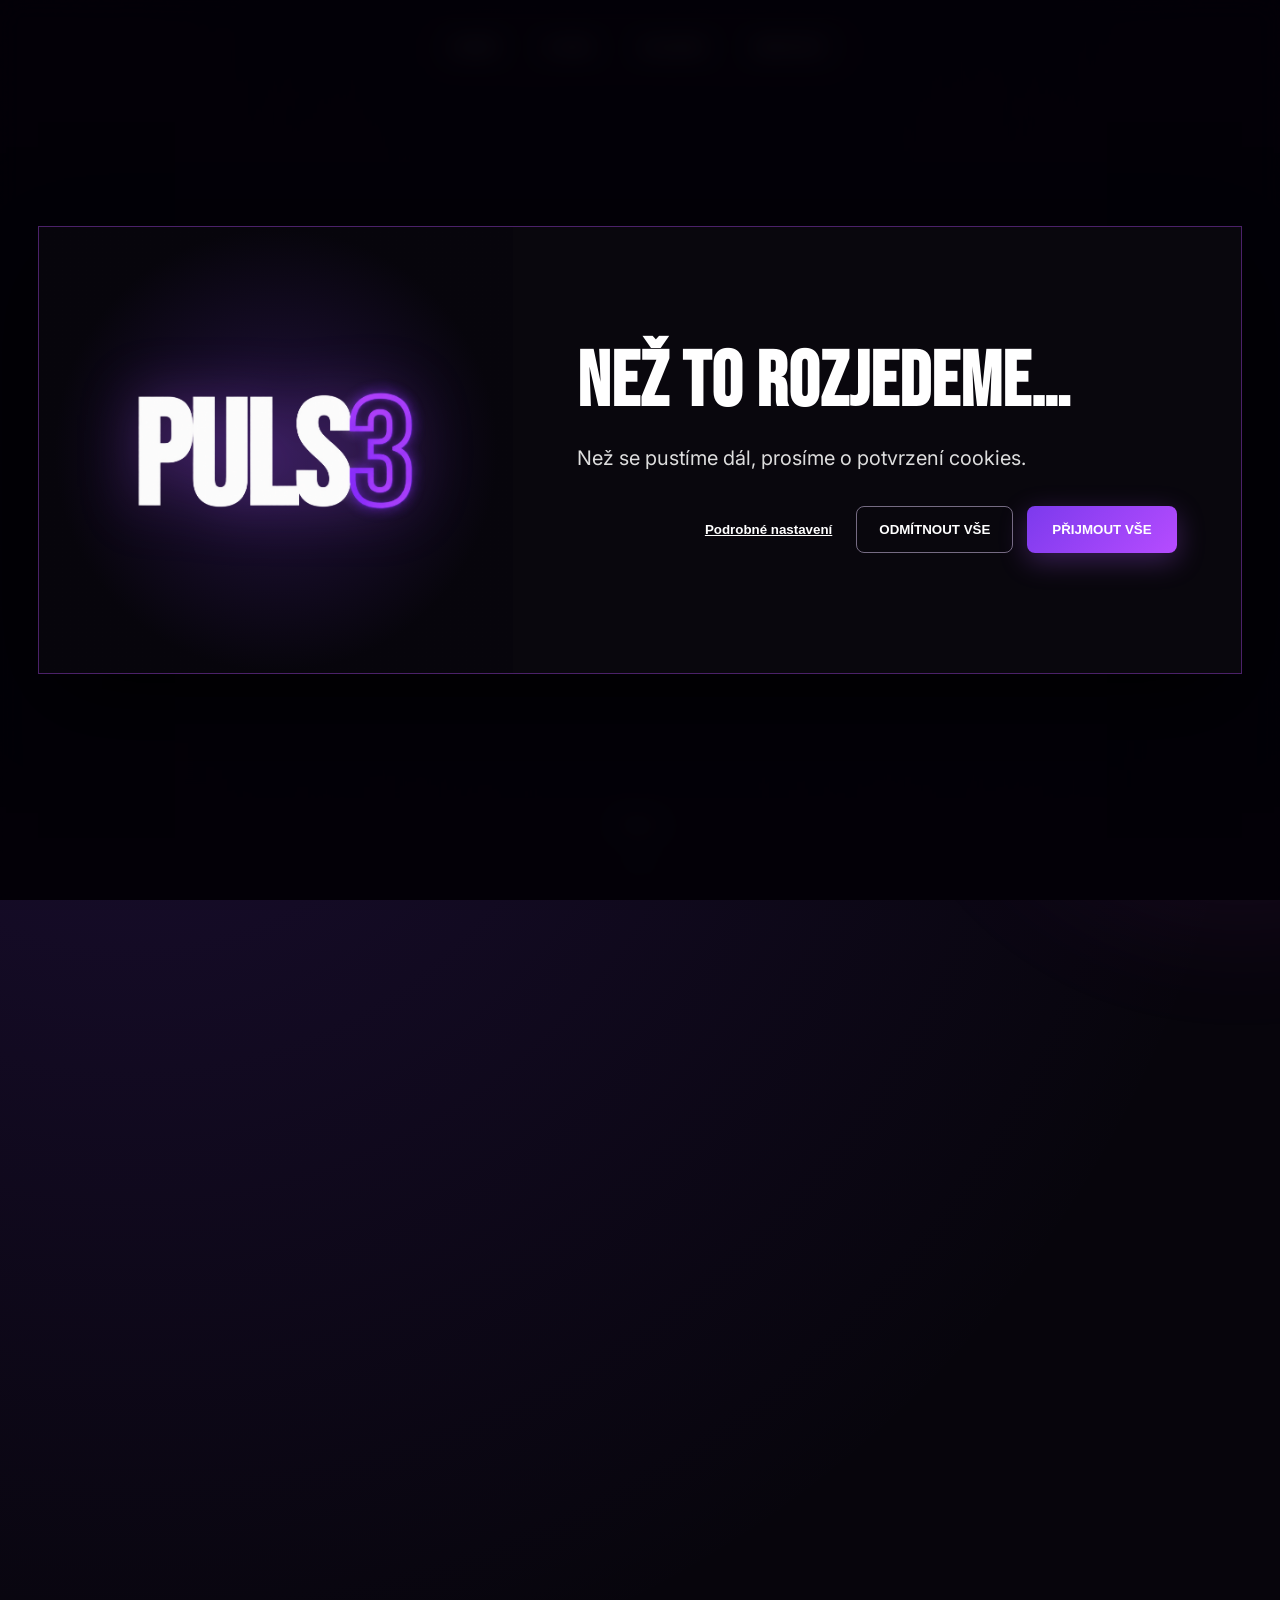
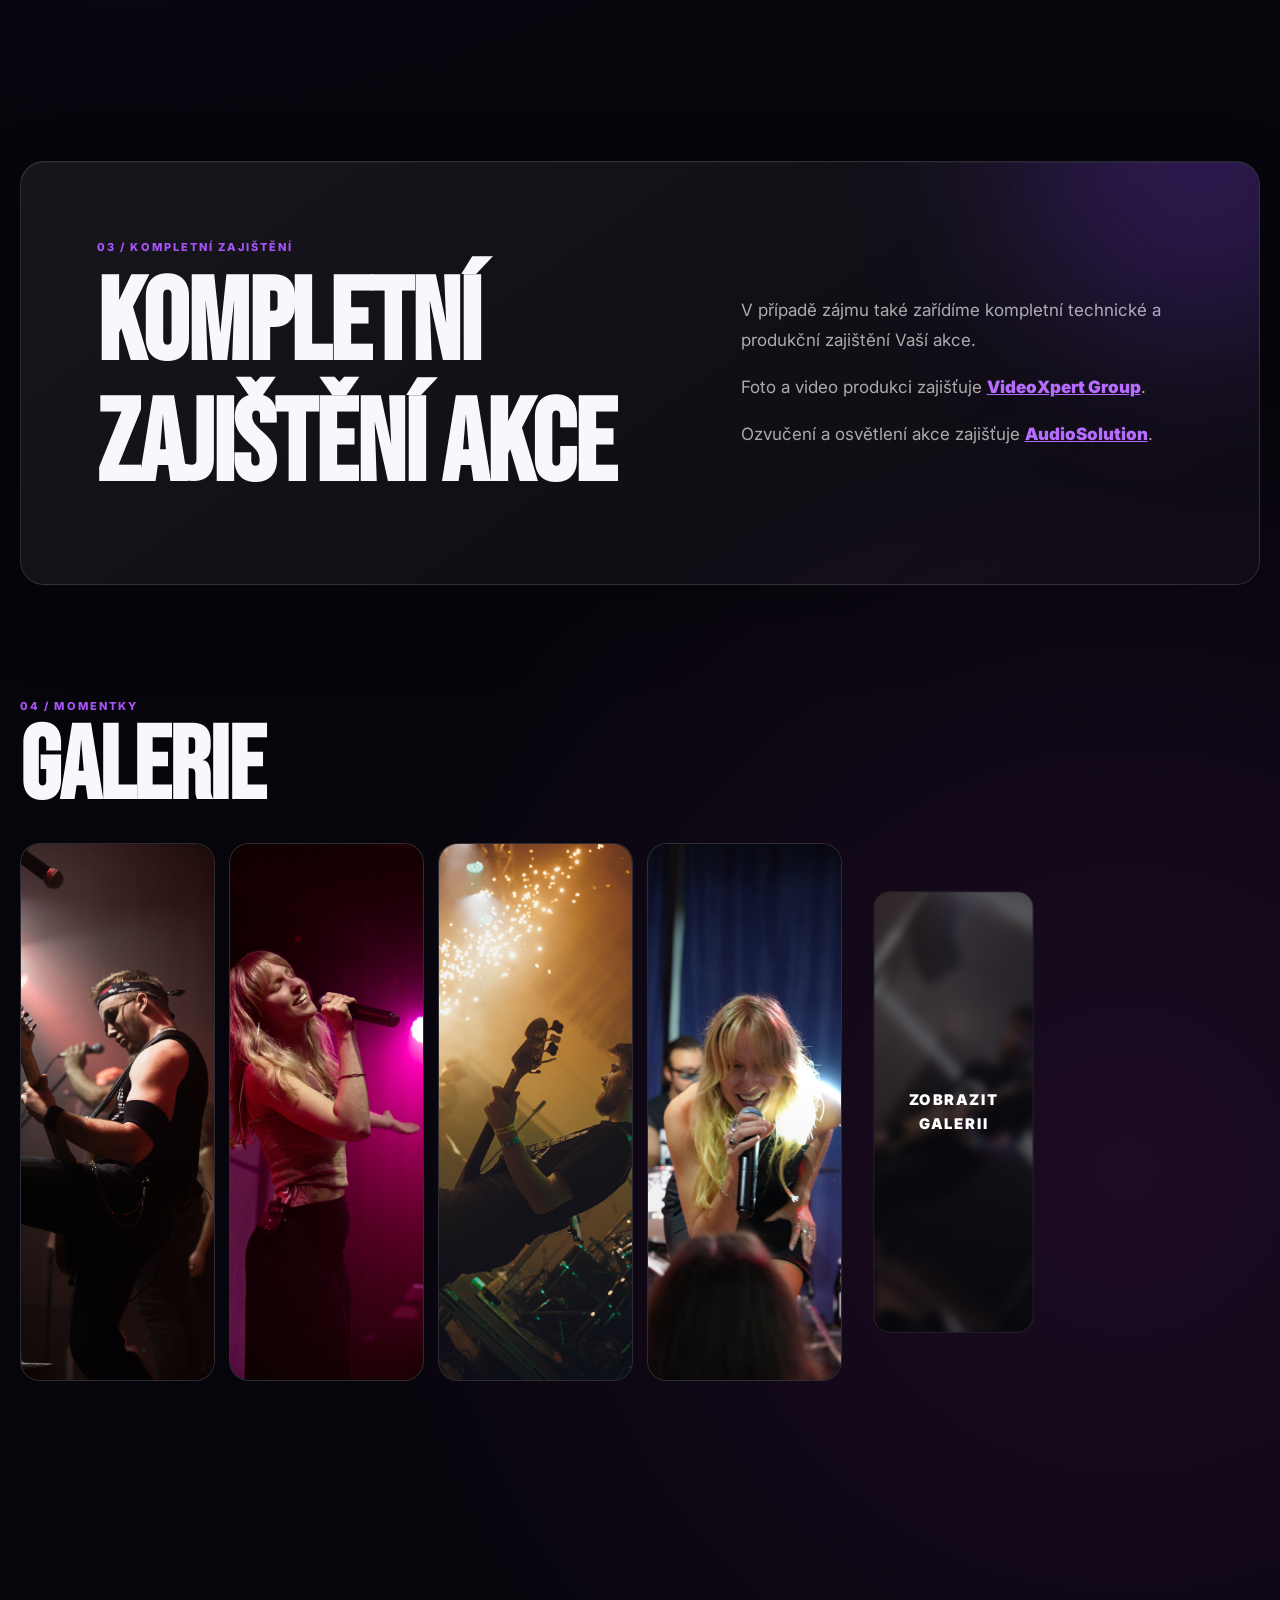
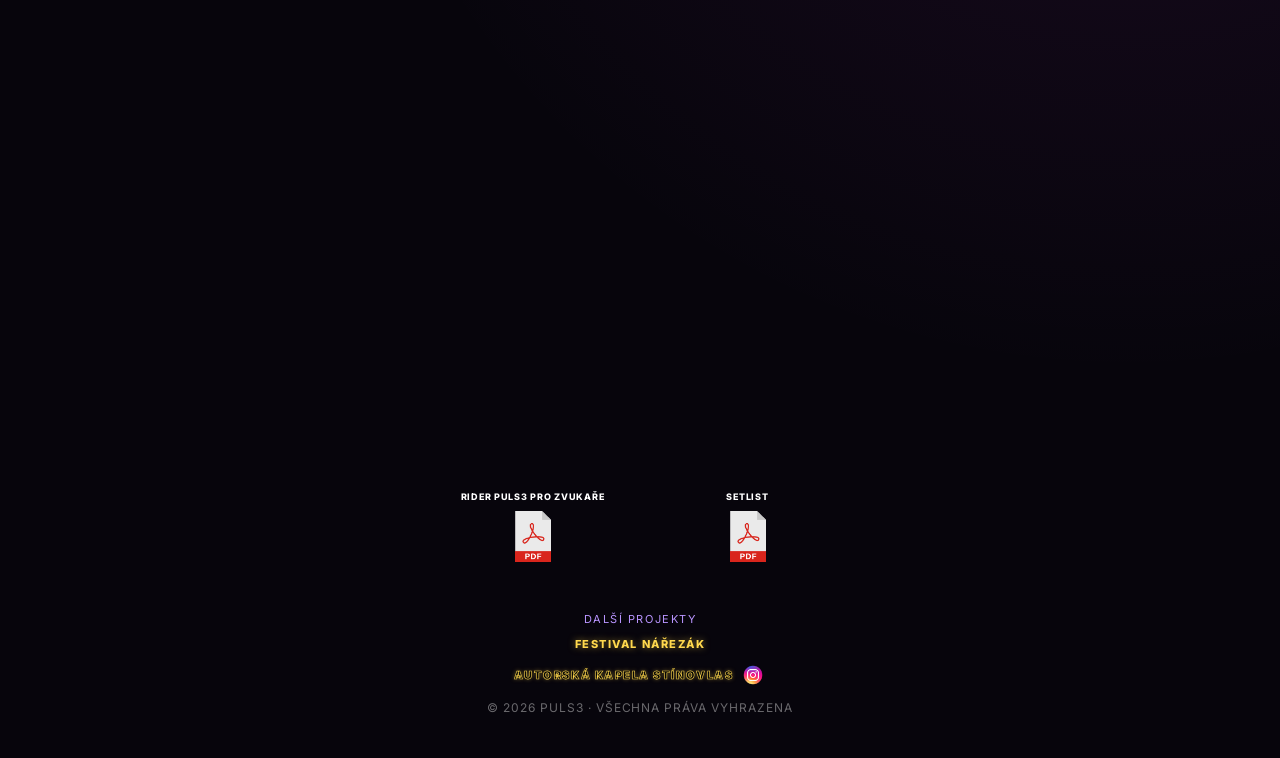
==== index.html @ 2b98296e "Update index.html" ====
<!doctype html>
<html lang="cs">
<head>
  <meta charset="utf-8" />
  <meta name="viewport" content="width=device-width, initial-scale=1" />
  <meta name="theme-color" content="#07050c" />
  <meta name="google-site-verification" content="dqQqXoZ3xdaCfu3frxPvXCDYLw7RCKcmWgwZQyBEXWQ" />
    <!-- Google Analytics 4 – spustí se až po souhlasu návštěvníka -->
  <script>
    window.dataLayer = window.dataLayer || [];
    function gtag(){dataLayer.push(arguments);}

    function loadGoogleAnalytics() {
      if (window.googleAnalyticsLoaded) return;
      window.googleAnalyticsLoaded = true;

      const script = document.createElement('script');
      script.async = true;
      script.src = 'https://www.googletagmanager.com/gtag/js?id=G-7F53ZQXLJR';
      document.head.appendChild(script);

      gtag('js', new Date());
      gtag('config', 'G-7F53ZQXLJR');
    }

    if (localStorage.getItem('puls3AnalyticsConsent') === 'granted') {
      loadGoogleAnalytics();
    }
  </script>
<title>PULS3 | Kapela na maturitní ples, zábavu a firemní akci</title>
<meta name="description" content="PULS3 je pětičlenná živá kapela na maturitní plesy, taneční zábavy, městské slavnosti, vánoční trhy a firemní akce po celé České republice." />
<meta name="robots" content="index, follow, max-image-preview:large" />
<link rel="canonical" href="https://puls3.cz/" />

<meta property="og:locale" content="cs_CZ" />
<meta property="og:type" content="website" />
<meta property="og:title" content="PULS3 – kapela na plesy, zábavy a firemní akce" />
<meta property="og:description" content="Živá pětičlenná kapela pro maturitní plesy, taneční zábavy, městské slavnosti, vánoční trhy a firemní akce po celé ČR." />
<meta property="og:url" content="https://puls3.cz/" />
<meta property="og:site_name" content="PULS3" />
<meta property="og:image" content="https://puls3.cz/images/logo%20pozadi.png" />
<meta property="og:image:type" content="image/png" />
<meta property="og:image:alt" content="Logo kapely PULS3" />
  <link rel="preconnect" href="https://fonts.googleapis.com">
  <link rel="preconnect" href="https://fonts.gstatic.com" crossorigin>
  <link href="https://fonts.googleapis.com/css2?family=Bebas+Neue&family=Inter:wght@400;500;600;700;800&display=swap" rel="stylesheet">

  <style>
    :root {
      --bg: #07050c;
      --bg-2: #100b18;
      --surface: rgba(255,255,255,.055);
      --surface-2: rgba(255,255,255,.09);
      --text: #f8f7fb;
      --muted: rgba(248,247,251,.67);
      --line: rgba(255,255,255,.12);
      --purple: #7c3aed;
      --purple-2: #a855f7;
      --pink: #d946ef;
      --glow: rgba(124,58,237,.34);
      --max: 1240px;
      --radius: 24px;
    }

    * { box-sizing: border-box; }
    html { scroll-behavior: smooth; }
    body {
      margin: 0;
      color: var(--text);
      background:
        radial-gradient(circle at 10% 15%, rgba(124,58,237,.16), transparent 32%),
        radial-gradient(circle at 88% 70%, rgba(217,70,239,.10), transparent 27%),
        var(--bg);
      font-family: "Inter", system-ui, -apple-system, BlinkMacSystemFont, "Segoe UI", sans-serif;
      line-height: 1.65;
      overflow-x: hidden;
    }

    body::before {
      content: "";
      position: fixed;
      inset: 0;
      z-index: -5;
      pointer-events: none;
      opacity: .22;
      background-image:
        linear-gradient(rgba(255,255,255,.035) 1px, transparent 1px),
        linear-gradient(90deg, rgba(255,255,255,.035) 1px, transparent 1px);
      background-size: 52px 52px;
      -webkit-mask-image: linear-gradient(to bottom, #000, transparent 88%);
      mask-image: linear-gradient(to bottom, #000, transparent 88%);
    }

    ::selection { background: var(--purple); color: white; }
    a { color: inherit; text-decoration: none; }
    img, video { display: block; max-width: 100%; }

    .wrap {
      width: min(var(--max), calc(100% - 40px));
      margin: 0 auto;
    }

    .noise {
      position: fixed;
      inset: 0;
      z-index: 999;
      pointer-events: none;
      opacity: .025;
      background-image: url("data:image/svg+xml,%3Csvg viewBox='0 0 180 180' xmlns='http://www.w3.org/2000/svg'%3E%3Cfilter id='n'%3E%3CfeTurbulence type='fractalNoise' baseFrequency='.9' numOctaves='4' stitchTiles='stitch'/%3E%3C/filter%3E%3Crect width='100%25' height='100%25' filter='url(%23n)' opacity='.75'/%3E%3C/svg%3E");
    }

    .orb {
      position: fixed;
      width: 34vw;
      aspect-ratio: 1;
      border-radius: 50%;
      filter: blur(95px);
      opacity: .15;
      pointer-events: none;
      z-index: -4;
      background: var(--purple);
      transform: translate3d(0,0,0);
    }
    .orb.one { top: 10%; left: -10%; }
    .orb.two { right: -14%; top: 48%; background: var(--pink); }

    /* NAV */
    .site-nav {
      position: absolute;
      z-index: 100;
      top: 18px;
      left: 50%;
      transform: translateX(-50%);
      display: flex;
      align-items: center;
      gap: 4px;
      padding: 6px;
      border: 1px solid var(--line);
      border-radius: 999px;
      background: rgba(9,7,14,.68);
      -webkit-backdrop-filter: blur(18px);
      backdrop-filter: blur(18px);
      box-shadow: 0 18px 50px rgba(0,0,0,.25);
      transition: background .35s ease;
    }

    .site-nav a {
      padding: 12px 21px;
      border-radius: 999px;
      color: rgba(255,255,255,.78);
      font-size: 13px;
      font-weight: 700;
      letter-spacing: .12em;
      text-transform: uppercase;
      transition: background .2s ease, color .2s ease, transform .2s ease;
    }

    .site-nav a:hover {
      color: #fff;
      background: rgba(255,255,255,.08);
      transform: translateY(-1px);
    }
    /* HERO */
    .hero {
      position: relative;
      min-height: 100svh;
      display: grid;
      place-items: center;
      overflow: hidden;
      isolation: isolate;
      background: #050408;
    }

    .hero-video {
      position: absolute;
      inset: 0;
      width: 100%;
      height: 100%;
      object-fit: cover;
      z-index: 0;
      filter: saturate(.85) contrast(1.08) brightness(.57);
      transform: scale(1.025);
    }

    .hero::before {
      content: "";
      position: absolute;
      inset: 0;
      z-index: 1;
      background:
        linear-gradient(to bottom, rgba(5,4,8,.48) 0%, rgba(5,4,8,.28) 42%, #07050c 100%),
        linear-gradient(90deg, rgba(8,4,15,.78), rgba(8,4,15,.12) 50%, rgba(8,4,15,.72));
    }

    .hero::after {
      content: "";
      position: absolute;
      inset: auto 0 0;
      height: 28%;
      z-index: 1;
      background: linear-gradient(transparent, var(--bg));
    }

    .hero-content {
      position: relative;
      z-index: 2;
      width: min(1100px, calc(100% - 38px));
      margin: auto;
      text-align: center;
      padding: 130px 0 90px;
    }

    .eyebrow {
      display: inline-flex;
      align-items: center;
      gap: 9px;
      margin-bottom: 20px;
      padding: 8px 13px;
      border: 1px solid rgba(255,255,255,.17);
      border-radius: 999px;
      background: rgba(0,0,0,.22);
      color: rgba(255,255,255,.74);
      font-size: 11px;
      font-weight: 800;
      letter-spacing: .18em;
      text-transform: uppercase;
      -webkit-backdrop-filter: blur(8px);
      backdrop-filter: blur(8px);
    }

    .eyebrow::before {
      content: "";
      width: 7px;
      height: 7px;
      border-radius: 50%;
      background: var(--purple-2);
      box-shadow: 0 0 18px var(--purple-2);
    }

    .brand,
    h2,
    .big-word {
      font-family: "Bebas Neue", Impact, sans-serif;
      text-transform: uppercase;
    }

    .brand {
      margin: 0;
      font-size: clamp(78px, 15vw, 190px);
      line-height: .78;
      letter-spacing: -.025em;
      text-wrap: balance;
      text-shadow: 0 14px 55px rgba(0,0,0,.42);
    }

    .brand .accent {
      color: transparent;
      -webkit-text-stroke: 1px rgba(255,255,255,.62);
      text-stroke: 1px rgba(255,255,255,.62);
    }

    .tagline {
      max-width: 760px;
      margin: 30px auto 0;
      color: rgba(255,255,255,.78);
      font-size: clamp(15px, 1.9vw, 22px);
      line-height: 1.55;
      font-weight: 600;
    }

    .hero-buttons {
      display: flex;
      justify-content: center;
      flex-wrap: wrap;
      gap: 12px;
      margin-top: 38px;
    }

    .btn {
      display: inline-flex;
      align-items: center;
      justify-content: center;
      min-height: 52px;
      padding: 0 25px;
      border: 1px solid var(--line);
      border-radius: 999px;
      background: rgba(12,9,18,.54);
      font-size: 13px;
      font-weight: 800;
      letter-spacing: .08em;
      text-transform: uppercase;
      transition: transform .22s ease, border-color .22s ease, box-shadow .22s ease, background .22s ease;
      -webkit-backdrop-filter: blur(12px);
      backdrop-filter: blur(12px);
    }

    .btn:hover {
      transform: translateY(-3px);
      border-color: rgba(255,255,255,.3);
      box-shadow: 0 16px 36px rgba(0,0,0,.24);
    }

    .btn.primary {
      border-color: transparent;
      background: linear-gradient(135deg, var(--purple), var(--purple-2));
      box-shadow: 0 12px 34px var(--glow);
    }

    .btn.contest-button {
      border-color: rgba(255,255,255,.5);
      color: #090909;
      background: linear-gradient(115deg, #ffef67, #ffd400 50%, #f2ae00);
      box-shadow: 0 12px 34px rgba(255,212,0,.25);
    }

    .btn.contest-button:hover {
      border-color: rgba(255,255,255,.72);
      color: #000;
      background: linear-gradient(115deg, #fff38a, #ffe34c 50%, #ffc21a);
      box-shadow: 0 16px 40px rgba(255,212,0,.34);
    }

    .scroll-cue {
      position: absolute;
      z-index: 2;
      bottom: 26px;
      left: 50%;
      transform: translateX(-50%);
      display: grid;
      gap: 8px;
      place-items: center;
      color: rgba(255,255,255,.46);
      font-size: 9px;
      font-weight: 800;
      letter-spacing: .18em;
      text-transform: uppercase;
    }

    .scroll-cue span {
      width: 1px;
      height: 34px;
      background: linear-gradient(to bottom, rgba(255,255,255,.75), transparent);
      animation: pulseLine 1.8s ease-in-out infinite;
    }

    @keyframes pulseLine {
      0%,100% { transform: scaleY(.45); opacity: .35; transform-origin: top; }
      50% { transform: scaleY(1); opacity: .85; transform-origin: top; }
    }

    /* SECTIONS */
    section {
      position: relative;
      padding: 56px 0;
    }

    .section-label {
      display: block;
      margin-bottom: 10px;
      color: var(--purple-2);
      font-size: 11px;
      font-weight: 800;
      letter-spacing: .19em;
      text-transform: uppercase;
    }

    h2 {
      margin: 0;
      font-size: clamp(58px, 8vw, 114px);
      line-height: .86;
      letter-spacing: -.01em;
    }

    .section-intro {
      max-width: 720px;
      margin-top: 24px;
      color: var(--muted);
      font-size: clamp(17px, 1.6vw, 21px);
      line-height: 1.72;
    }

    .panel {
      border: 1px solid var(--line);
      border-radius: var(--radius);
      background: linear-gradient(145deg, rgba(255,255,255,.07), rgba(255,255,255,.025));
      box-shadow: inset 0 1px rgba(255,255,255,.04), 0 30px 80px rgba(0,0,0,.2);
    }

    /* ABOUT */
    .about-grid {
      display: grid;
      grid-template-columns: .8fr 1.2fr;
      gap: 70px;
      align-items: start;
    }

    .about-copy {
      padding-top: 12px;
    }

    .about-copy p {
      margin: 0;
      color: rgba(255,255,255,.82);
      font-size: clamp(20px, 2.35vw, 31px);
      line-height: 1.65;
      letter-spacing: -.02em;
    }

    .about-copy p + p {
      margin-top: 18px;
    }

    .about-note {
      margin-top: 30px;
      padding: 18px 20px;
      border-left: 2px solid var(--purple-2);
      background: rgba(124,58,237,.08);
      color: var(--muted);
      line-height: 1.65;
      font-size: 14px;
    }

    /* MEMBERS */
    .members-section { padding-top: 45px; }

    .members {
      display: grid;
      grid-template-columns: repeat(7, minmax(0, 1fr));
      gap: 12px;
      align-items: end;
    }

    .member-card {
      position: relative;
      aspect-ratio: 3 / 4;
      overflow: hidden;
      border: 1px solid var(--line);
      border-radius: 18px;
      background: #121018;
      box-shadow: 0 24px 55px rgba(0,0,0,.27);
      transform: translateY(var(--offset, 0));
      transition: transform .38s cubic-bezier(.2,.8,.2,1), border-color .3s ease, box-shadow .3s ease;
    }

    .member-card:nth-child(2n) { --offset: 34px; }
    .member-card:nth-child(3n) { --offset: -18px; }

    .member-card:hover {
      z-index: 2;
      transform: translateY(calc(var(--offset, 0) - 12px)) scale(1.025);
      border-color: rgba(168,85,247,.65);
      box-shadow: 0 30px 75px rgba(0,0,0,.4), 0 0 45px rgba(124,58,237,.15);
    }

    .member-card img {
      width: 100%;
      height: 100%;
      object-fit: cover;
      filter: saturate(.86) contrast(1.04);
      transition: transform .5s ease, filter .5s ease;
    }

    .member-card:hover img {
      transform: scale(1.05);
      filter: saturate(1) contrast(1.04);
    }

    /* PRICE / CTA */
    .price-panel {
      position: relative;
      overflow: hidden;
      padding: clamp(34px, 6vw, 76px);
      display: grid;
      grid-template-columns: 1.15fr .85fr;
      gap: 45px;
      align-items: center;
    }

    .price-panel::after {
      content: "";
      position: absolute;
      width: 360px;
      height: 360px;
      right: -120px;
      top: -180px;
      border-radius: 50%;
      background: var(--purple);
      filter: blur(90px);
      opacity: .28;
      pointer-events: none;
    }

    .price-panel h2 { font-size: clamp(66px, 9vw, 125px); }

    .price-copy {
      position: relative;
      z-index: 1;
      color: var(--muted);
      font-size: 17px;
      line-height: 1.75;
    }

    /* GALLERY */
    .gallery-head {
      display: flex;
      justify-content: space-between;
      gap: 25px;
      align-items: end;
      margin-bottom: 30px;
    }

    .gallery-grid {
      display: grid;
      grid-template-columns: repeat(12, 1fr);
      grid-auto-rows: 170px;
      gap: 14px;
    }

    .gallery-item {
      position: relative;
      overflow: hidden;
      border: 1px solid var(--line);
      border-radius: 20px;
      background: #121018;
    }

  .gallery-item.portrait {
  grid-column: span 2;
  grid-row: span 3;
}

.gallery-item.wide {
  grid-column: span 6;
  grid-row: span 3;
}

    .gallery-item img,
    .gallery-item video {
      width: 100%;
      height: 100%;
      object-fit: cover;
      transition: transform .6s cubic-bezier(.2,.8,.2,1), filter .6s ease;
    }
.gallery-teaser {
  transform: scale(.82);
  cursor: pointer;
}

.gallery-teaser img {
  filter: blur(5px) brightness(.45);
  transform: scale(1.08);
}

.gallery-teaser span {
  position: absolute;
  inset: 0;
  display: grid;
  place-items: center;
  text-align: center;
  z-index: 2;
  font-weight: 900;
  font-size: 18px;
  letter-spacing: .12em;
  color: white;
}
    .gallery-item::after {
      content: "";
      position: absolute;
      inset: 0;
      background: linear-gradient(to top, rgba(7,5,12,.38), transparent 55%);
      opacity: .4;
      transition: opacity .3s ease;
      pointer-events: none;
    }

    .gallery-item:hover img,
    .gallery-item:hover video { transform: scale(1.045); }
    .gallery-item:hover::after { opacity: .1; }
.gallery-open {
  cursor: pointer;
}

.lightbox {
  position: fixed;
  inset: 0;
  z-index: 10000;
  display: none;
  align-items: center;
  justify-content: center;
  background: rgba(3,2,6,.96);
  backdrop-filter: blur(12px);
}

.lightbox.active {
  display: flex;
}

.lightbox-image {
  max-width: 88vw;
  max-height: 88vh;
  width: auto;
  height: auto;
  object-fit: contain;
  border-radius: 12px;
  box-shadow: 0 30px 100px rgba(0,0,0,.7);
}

.lightbox-close,
.lightbox-prev,
.lightbox-next {
  position: fixed;
  z-index: 10001;
  border: 0;
  color: white;
  background: rgba(20,16,28,.7);
  cursor: pointer;
  border-radius: 999px;
}

.lightbox-close {
  top: 22px;
  right: 25px;
  width: 52px;
  height: 52px;
  font-size: 35px;
}

.lightbox-prev,
.lightbox-next {
  top: 50%;
  transform: translateY(-50%);
  width: 58px;
  height: 58px;
  font-size: 45px;
}

.lightbox-prev { left: 25px; }
.lightbox-next { right: 25px; }

.lightbox-counter {
  position: fixed;
  bottom: 22px;
  left: 50%;
  transform: translateX(-50%);
  color: rgba(255,255,255,.7);
  font-size: 13px;
  font-weight: 700;
  letter-spacing: .12em;
}
.downloads-section {
  padding: 20px 20px 18px;
}

.downloads-grid {
  display: grid;
  grid-template-columns: repeat(2, 190px);
  justify-content: center;
  align-items: start;
  gap: 25px;
  width: 100%;
}

.download-card {
  width: 190px;
  display: flex;
  flex-direction: column;
  align-items: center;
  justify-content: flex-start;
  gap: 6px;
  color: white;
  text-decoration: none;
  font-weight: 800;
  font-size: 9px;
  letter-spacing: .08em;
  text-align: center;
}

.download-card img {
  width: 36px;
  height: auto;
  transition: transform .3s ease;
}

.download-card:hover img {
  transform: translateY(-3px) scale(1.05);
}

.footer-projects {
  text-align: center;
  margin-bottom: 10px;
  font-size: 11px;
  letter-spacing: .14em;
  color: #b995ff;
}

.footer-projects > span {
  display: block;
  margin-bottom: 7px;
}

.narezak-link {
  display: block;
  color: #ffd84d;
  font-weight: 800;
  text-shadow: 0 0 7px rgba(255,216,77,.55);
}

.stinovlas-row {
  display: flex;
  justify-content: center;
  align-items: center;
  gap: 7px;
  margin-top: 9px;
}

.stinovlas-link {
  color: #050505;
  font-weight: 900;
  -webkit-text-stroke: .6px #ffd84d;
text-shadow: 0 0 4px rgba(255,216,77,.5);
}

.instagram-link img {
  width: 26px;
  height: 26px;
  object-fit: contain;
}

.footer-projects a:hover {
  color: white;
}

@media (max-width: 720px) {
  .downloads-grid {
    gap: 40px;
  }

  .download-card {
    font-size: 11px;
    text-align: center;
  }

  .download-card img {
    width: 65px;
  }
}
@media (max-width: 720px) {
  .lightbox-image {
    max-width: 94vw;
    max-height: 82vh;
  }

  .lightbox-prev { left: 8px; }
  .lightbox-next { right: 8px; }
}
    /* CONTACT */
    .contact { padding-bottom: 15px; }

    .contact-card {
      position: relative;
      overflow: hidden;
      text-align: center;
      padding: clamp(46px, 8vw, 100px) 25px;
      background:
        radial-gradient(circle at 50% -10%, rgba(168,85,247,.26), transparent 43%),
        linear-gradient(145deg, rgba(255,255,255,.065), rgba(255,255,255,.025));
    }

.contact-card .section-label {
  position: relative;
  top: -8px;
}
   .contact-card h2 {
  font-size: clamp(68px, 10vw, 140px);
  margin-top: 20px;
  line-height: .9;
}
    .contact-card p { margin: 22px auto 0; color: var(--muted); }

    .contact-links {
      display: flex;
      justify-content: center;
      flex-wrap: wrap;
      gap: 10px;
      margin-top: 32px;
    }

    .contact-links a {
      min-height: 50px;
      display: inline-flex;
      align-items: center;
      padding: 0 20px;
      border: 1px solid var(--line);
      border-radius: 999px;
      background: rgba(0,0,0,.18);
      font-weight: 700;
      transition: transform .2s ease, background .2s ease, border-color .2s ease;
    }

    .contact-links a:hover {
      transform: translateY(-2px);
      background: rgba(124,58,237,.13);
      border-color: rgba(168,85,247,.48);
    }

    .contact-contest-action {
      margin-top: 24px;
      display: flex;
      justify-content: center;
    }

    footer {
      padding: 30px 20px 40px;
      color: rgba(255,255,255,.4);
      text-align: center;
      font-size: 12px;
      letter-spacing: .08em;
      text-transform: uppercase;
    }

    /* SCROLL ANIMATIONS */
    .reveal {
      opacity: 0;
      transform: translateY(34px) scale(.985);
      filter: blur(5px);
      transition:
        opacity .75s cubic-bezier(.2,.8,.2,1),
        transform .75s cubic-bezier(.2,.8,.2,1),
        filter .75s ease;
      transition-delay: var(--delay, 0ms);
    }

    .reveal.is-visible {
      opacity: 1;
      transform: none;
      filter: blur(0);
    }

    .reveal-left {
      opacity: 0;
      transform: translateX(-42px);
      transition: opacity .8s ease, transform .8s cubic-bezier(.2,.8,.2,1);
    }

    .reveal-left.is-visible { opacity: 1; transform: none; }

    /* RESPONSIVE */
    @media (max-width: 980px) {
      .about-grid,
      .price-panel { grid-template-columns: 1fr; }
      .members { grid-template-columns: repeat(4, 1fr); gap: 12px; }
      .member-card:nth-child(n) { --offset: 0; }
      .gallery-grid { grid-auto-rows: 145px; }
      .site-nav {
        top: 10px;
        width: calc(100% - 20px);
        justify-content: center;
        flex-wrap: wrap;
        border-radius: 26px;
      }
      .hero-content { padding-top: 120px; }
    }

    @media (max-width: 720px) {
      .gallery-item:nth-child(2) img {
  object-position: center 20%;
}
      .site-nav {
  top: 10px;
  width: calc(100% - 20px);
  justify-content: center;
  flex-wrap: wrap;
  border-radius: 26px;
}

.site-nav a {
  padding: 11px 14px;
  font-size: 11px;
}

.hero-content {
  padding-top: 110px;
}
      .brand { font-size: clamp(74px, 23vw, 132px); }
      section { padding: 41px 0; }
      .about-grid { gap: 28px; }
      .members { grid-template-columns: repeat(2, 1fr); }
      .gallery-head { display: block; }
      .gallery-grid { grid-template-columns: 1fr; grid-auto-rows: auto; }
      .gallery-item:nth-child(n) { grid-column: auto; grid-row: auto; aspect-ratio: 16/11; }
      .price-panel { padding: 34px 25px; gap: 15px; }
    }

    @media (max-width: 420px) {
      .site-nav a { padding-inline: 10px; letter-spacing: .08em; }
      .wrap { width: min(var(--max), calc(100% - 28px)); }
      .hero-buttons { display: grid; }
      .btn { width: 100%; }
    }

    @media (prefers-reduced-motion: reduce) {
      *, *::before, *::after {
        scroll-behavior: auto !important;
        animation-duration: .01ms !important;
        animation-iteration-count: 1 !important;
        transition-duration: .01ms !important;
      }
      .reveal, .reveal-left { opacity: 1; transform: none; filter: none; }
    }
    .listen-details {
  position: relative;
}

.listen-details summary {
  list-style: none;
  cursor: pointer;
}

.listen-details summary::-webkit-details-marker {
  display: none;
}

.listen-grid {
  position: absolute;
  top: calc(100% + 12px);
  right: 0;
  z-index: 20;
  display: grid;
  grid-template-columns: repeat(3, 150px);
  gap: 8px;
  padding: 10px;
  border: 1px solid rgba(255,255,255,.18);
  border-radius: 14px;
  background: rgba(8,6,14,.96);
  box-shadow: 0 16px 40px rgba(0,0,0,.45);
}

.listen-grid img {
  width: 150px;
  aspect-ratio: 16 / 9;
  object-fit: cover;
  border-radius: 8px;
  transition: transform .2s ease;
}

.listen-grid img:hover {
  transform: scale(1.04);
}

@media (max-width: 700px) {
 .listen-grid {
  position: fixed;
  top: 50%;
  left: 50%;
  right: auto;
  transform: translate(-50%, -50%);
  z-index: 1000;
  grid-template-columns: repeat(2, 125px);
  max-width: calc(100vw - 28px);
  max-height: calc(100vh - 160px);
  overflow-y: auto;
}

  .listen-grid img {
    width: 125px;
  }
}
  </style>
  <script type="application/ld+json">
{
  "@context": "https://schema.org",
  "@type": "MusicGroup",
  "@id": "https://puls3.cz/#kapela",
  "name": "PULS3",
 "url": "https://puls3.cz/",
"logo": "https://puls3.cz/images/logo%20pozadi.png",
"email": "booking@puls3.cz",
"telephone": "+420777576608",
"description": "PULS3 je pětičlenná živá kapela na maturitní plesy, taneční zábavy, městské slavnosti, vánoční trhy a firemní akce po celé České republice.",
  "genre": [
    "Taneční hudba",
    "Pop",
    "Rock"
  ],
  "areaServed": {
    "@type": "Country",
    "name": "Česká republika"
  }
}
</script>
</head>
<body>
  <div class="noise" aria-hidden="true"></div>
  <div class="orb one" aria-hidden="true"></div>
  <div class="orb two" aria-hidden="true"></div>

  <nav class="site-nav" aria-label="Hlavní navigace">
    <a href="#home">Domů</a>
    <a href="#about">O nás</a>
    <a href="#gallery">Galerie</a>
    <a href="#contact">Kontakt</a>
  </nav>

  <header class="hero" id="home">
    <!-- VIDEO JE NAHRANÉ PŘÍMO NA WEBU. Nahraď soubor media/hero.mp4 vlastním videem. -->
    <video class="hero-video" autoplay muted loop playsinline preload="metadata">
      <source src="images/PromoVideo%20Event%20Puls3.mp4" type="video/mp4" />
      <!-- Volitelně můžeš přidat i WebM verzi: <source src="media/hero.webm" type="video/webm" /> -->
    </video>

    <div class="hero-content reveal is-visible">
      <!-- ZMĚŇ ZDE NOVÝ NÁZEV KAPELY -->
      <h1 class="brand">PULS<span class="accent">3</span></h1>
      <p class="tagline">Maturitní plesy · Městské slavnosti · Taneční zábavy · Firemní večírky</p>
     <div class="hero-buttons">
  <a class="btn primary" href="#contact">Chci kapelu</a>
  <a class="btn" href="#gallery">Galerie</a>
  <a class="btn contest-button" href="/soutez/" target="_blank" rel="noopener">Soutěž: vyhraj kapelu</a>

  <details class="listen-details">
    <summary class="btn" style="background:linear-gradient(135deg,rgba(124,58,237,.24),rgba(182,76,255,.16));border-color:rgba(182,76,255,.55);box-shadow:0 8px 22px rgba(139,70,255,.22);">Poslechni si nás</summary>
    <div class="listen-grid">
      <a href="https://youtu.be/U2SzLMi6P4E" target="_blank">
        <img src="https://img.youtube.com/vi/TbQmx09QtMk/hqdefault.jpg" alt="Video 1">
      </a>
      <a href="https://youtu.be/wVdNCWl1rC0" target="_blank" rel="noopener">
        <img src="https://img.youtube.com/vi/1nlUqMj9Pvg/hqdefault.jpg" alt="Video 2">
      </a>
      <a href="https://youtu.be/uyWxNwLnTsE" target="_blank">
        <img src="https://img.youtube.com/vi/2XkChHHTBuM/hqdefault.jpg" alt="Video 3">
      </a>
    </div>
  </details>
</div>
    </div>

    <div class="scroll-cue" aria-hidden="true">Scroll<span></span></div>
  </header>

  <main>
    <section class="about" id="about">
      <div class="wrap about-grid">
        <div class="reveal-left">
          <span class="section-label">01 / O kapele</span>
          <h2>Hrajeme<br>naplno</h2>
        </div>

        <div class="about-copy reveal" style="--delay:120ms">
          <p>Jsme energická taneční kapela, která vám zajistí zábavu na maturitních plesech, firemních večírcích, slavnostech i dalších společenských akcích.</p>
          <p>Postaráme se o skvělou atmosféru, plný parket a večer, na který jen tak nezapomenete.</p>
        </div>
      </div>
    </section>

    <section id="price">
      <div class="wrap">
        <div class="panel price-panel reveal">
          <div>
            <span class="section-label">02 / Cena</span>
            <h2>Cena</h2>
          </div>
          <div class="price-copy">
            Vystupujeme na maturitních plesech, firemních večírcích, městských slavnostech nebo tanečních zábavách.
            Cena za vystoupení se liší podle typu akce. Pro konkrétní nabídku nás kontaktujte e-mailem nebo telefonicky.
          </div>
        </div>
      </div>
    </section>
    <section id="services">
  <div class="wrap">
    <div class="panel price-panel reveal">
      <div>
        <span class="section-label">03 / Kompletní zajištění</span>
        <h2 style="line-height:1.05;">Kompletní<br>zajištění akce</h2>
      </div>

      <div class="price-copy">
        <p>V případě zájmu také zařídíme kompletní technické a produkční zajištění Vaší akce.</p>
        <p>
          Foto a video produkci zajišťuje
          <a href="https://videoxpert.cz/maturitni-plesy/" target="_blank" style="color:#b66cff;font-weight:900;text-decoration:underline;">VideoXpert Group</a>.
        </p>
        <p>
          Ozvučení a osvětlení akce zajišťuje
          <a href="https://audiosolutions.cz/" target="_blank" style="color:#b66cff;font-weight:900;text-decoration:underline;">AudioSolution</a>.
        </p>
      </div>
    </div>
  </div>
</section>

    <section class="gallery" id="gallery">
      <div class="wrap">
        <div class="gallery-head reveal-left">
          <div>
            <span class="section-label">04 / Momentky</span>
            <h2>Galerie</h2>
          </div>
        </div>

     <div class="gallery-grid reveal" style="--delay:100ms">

  <div class="gallery-item portrait gallery-open" data-index="0">
    <img src="images/3.JPG" alt="PULS3 – galerie" loading="lazy">
  </div>

  <div class="gallery-item portrait gallery-open" data-index="1">
    <img src="images/4.jpg" alt="PULS3 – galerie" loading="lazy">
  </div>

  <div class="gallery-item portrait gallery-open" data-index="2">
    <img src="images/11.JPG" alt="PULS3 – galerie" loading="lazy">
  </div>

 <div class="gallery-item portrait gallery-open" data-index="3">
  <img src="images/DSC06239.JPG" alt="PULS3 – galerie" loading="lazy">
</div>

<div class="gallery-item portrait gallery-teaser gallery-open" data-index="4">
  <img src="images/6.JPG" alt="Zobrazit celou galerii" loading="lazy">
  <span>ZOBRAZIT<br>GALERII</span>
</div>

</div>
      </div>
    </section>

    <section class="contact" id="contact">
      <div class="wrap">
        <div class="panel contact-card reveal">
          <span class="section-label">05 / Kontakt</span>
          <h2>Ozvěte se</h2>
          <p>Booking, termíny a další informace vyřešíme přímo přes e-mail nebo telefon.</p>
          <div class="contact-links">
            <a href="mailto:booking@puls3.cz">booking@puls3.cz</a>
            <a href="tel:+420777576608">+420 777 576 608</a>
          </div>
          <div class="contact-contest-action">
            <a class="btn contest-button" href="/soutez/" target="_blank" rel="noopener">Zahraj si a vyhraj PULS3 na maturák zdarma</a>
          </div>
        </div>
      </div>
    </section>
  </main>
<section class="downloads-section">
  <div class="downloads-grid">

   <a class="download-card" href="images/PULS3%20rider%20a%20outputlist%20final.pdf" target="_blank">
  <span>RIDER PULS3 PRO ZVUKAŘE</span>
      <img src="images/document_16509258.png" alt="Stage plán">
    </a>

    <a class="download-card" href="images/SETLIST%20samostatn%C3%BD.pdf" target="_blank">
      <span>SETLIST</span>
      <img src="images/document_16509258.png" alt="Setlist">
    </a>

  </div>
</section>
 <footer>

 <div class="footer-projects">
  <span>DALŠÍ PROJEKTY</span>

  <a class="narezak-link" href="https://narezakfest.com/" target="_blank">
    FESTIVAL NÁŘEZÁK
  </a>

  <div class="stinovlas-row">
    <a class="stinovlas-link" href="https://kapelastinovlas.cz/" target="_blank">
      AUTORSKÁ KAPELA STÍNOVLAS
    </a>

    <a class="instagram-link" href="https://www.instagram.com/kapela_stinovlas/" target="_blank">
      <img src="images/ig.png" alt="Instagram Stínovlas">
    </a>
  </div>
</div>

  <div>
    © <span id="year"></span> PULS3 · VŠECHNA PRÁVA VYHRAZENA
  </div>

</footer>

<div class="lightbox" id="lightbox">
  <button class="lightbox-close" type="button">×</button>
  <button class="lightbox-prev" type="button">‹</button>

  <img class="lightbox-image" id="lightboxImage" src="" alt="PULS3 galerie">

  <button class="lightbox-next" type="button">›</button>
  <div class="lightbox-counter" id="lightboxCounter"></div>
</div>

<script>
    document.getElementById("year").textContent = new Date().getFullYear();

    // Jemné reveal animace při scrollování.
    const observer = new IntersectionObserver((entries) => {
      entries.forEach((entry) => {
        if (entry.isIntersecting) {
          entry.target.classList.add("is-visible");
          observer.unobserve(entry.target);
        }
      });
    }, { threshold: 0.14, rootMargin: "0px 0px -5% 0px" });

    document.querySelectorAll(".reveal:not(.is-visible), .reveal-left").forEach((el) => observer.observe(el));

    // Velmi jemný parallax světelných ploch – působí živě, ale neruší obsah.
    const orbs = document.querySelectorAll(".orb");
    let ticking = false;

    window.addEventListener("scroll", () => {
      if (ticking || window.matchMedia("(prefers-reduced-motion: reduce)").matches) return;
      ticking = true;
      requestAnimationFrame(() => {
        const y = window.scrollY;
        orbs[0].style.transform = `translate3d(0, ${y * 0.045}px, 0)`;
        orbs[1].style.transform = `translate3d(0, ${y * -0.035}px, 0)`;
        ticking = false;
      });
    }, { passive: true });
 const galleryImages = [
  "images/3.JPG",
  "images/4.jpg",
  "images/11.JPG",
  "images/DSC06239.JPG",
  "images/DSC06315.JPG",
  "images/DSC06328.JPG",
  "images/DSC06266.JPG",
  "images/13.jpeg",
  "images/6.JPG",
  "images/2.JPG",
  "images/7.jpg",
  "images/8.JPG",
  "images/9.jpg",
  "images/10.png",
  "images/12.png",
  "images/a.jpg",
  "images/b.jpg"
];

const lightbox = document.getElementById("lightbox");
const lightboxImage = document.getElementById("lightboxImage");
const lightboxCounter = document.getElementById("lightboxCounter");
const prevButton = document.querySelector(".lightbox-prev");
const nextButton = document.querySelector(".lightbox-next");
const closeButton = document.querySelector(".lightbox-close");

let currentImage = 0;

function showImage() {
  lightboxImage.src = galleryImages[currentImage];
  lightboxCounter.textContent = `${currentImage + 1} / ${galleryImages.length}`;
}

function openGallery(index) {
  currentImage = index;
  showImage();
  lightbox.classList.add("active");
  document.body.style.overflow = "hidden";
}

function closeGallery() {
  lightbox.classList.remove("active");
  document.body.style.overflow = "";
}

document.querySelectorAll(".gallery-open").forEach((item) => {
  item.addEventListener("click", () => {
    const src = item.querySelector("img").getAttribute("src");
    const index = galleryImages.indexOf(src);
    openGallery(index >= 0 ? index : 0);
  });
});

nextButton.addEventListener("click", () => {
  currentImage = (currentImage + 1) % galleryImages.length;
  showImage();
});

prevButton.addEventListener("click", () => {
  currentImage = (currentImage - 1 + galleryImages.length) % galleryImages.length;
  showImage();
});

closeButton.addEventListener("click", closeGallery);

lightbox.addEventListener("click", (e) => {
  if (e.target === lightbox) closeGallery();
});

document.addEventListener("keydown", (e) => {
  if (!lightbox.classList.contains("active")) return;

  if (e.key === "ArrowRight") {
    currentImage = (currentImage + 1) % galleryImages.length;
    showImage();
  }

  if (e.key === "ArrowLeft") {
    currentImage = (currentImage - 1 + galleryImages.length) % galleryImages.length;
    showImage();
  }

  if (e.key === "Escape") closeGallery();
});
  </script>
      <div id="cookie-overlay" role="dialog" aria-modal="true"
       aria-labelledby="cookie-title" hidden
       style="position:fixed;inset:0;z-index:99999;display:none;
       align-items:center;justify-content:center;padding:24px;
       background:rgba(3,1,7,.86);backdrop-filter:blur(12px);">

    <div style="display:flex;flex-wrap:wrap;width:min(94vw,1260px);
         max-height:90vh;overflow:auto;background:#09070d;
         border:1px solid rgba(182,76,255,.38);
         box-shadow:0 30px 90px rgba(0,0,0,.75);color:#fff;">

      <div style="flex:1 1 320px;min-height:280px;display:flex;
           align-items:center;justify-content:center;padding:40px;
           background:radial-gradient(circle at center,
           rgba(124,58,237,.22),rgba(7,5,12,.98) 68%);">
        <img src="images/LOGO%20transparentni.png"
             alt="PULS3"
             style="display:block;width:min(100%,430px);height:auto;
             filter:drop-shadow(0 0 28px rgba(168,85,247,.32));">
      </div>

      <div style="flex:1.35 1 520px;padding:clamp(28px,5vw,64px);">

        <section id="cookie-intro">
          <h2 id="cookie-title"
              style="margin:0 0 22px;font-family:'Bebas Neue',sans-serif;
              font-size:clamp(42px,6vw,78px);line-height:.95;letter-spacing:1px;">
            NEŽ TO ROZJEDEME…
          </h2>

          <p style="margin:0 0 32px;font-size:clamp(16px,2vw,20px);
             line-height:1.6;color:#ddd;">
            Než se pustíme dál, prosíme o potvrzení cookies. 
          </p>

          <div style="display:flex;align-items:center;justify-content:flex-end;
               gap:14px;flex-wrap:wrap;">
            <button id="cookie-details-open" type="button"
                    style="padding:14px 10px;border:0;background:transparent;
                    color:#fff;text-decoration:underline;cursor:pointer;
                    font-weight:700;">
              Podrobné nastavení
            </button>

            <button id="cookie-reject-all" type="button"
                    style="padding:15px 22px;border:1px solid #756b82;
                    background:transparent;color:#fff;border-radius:8px;
                    cursor:pointer;font-weight:700;">
              ODMÍTNOUT VŠE
            </button>

            <button id="cookie-accept-all" type="button"
                    style="padding:16px 25px;border:0;border-radius:8px;
                    background:linear-gradient(135deg,#7c3aed,#b64cff);
                    color:#fff;box-shadow:0 8px 28px rgba(168,85,247,.3);
                    cursor:pointer;font-weight:800;">
              PŘIJMOUT VŠE
            </button>
          </div>
        </section>

        <section id="cookie-details" hidden>
          <div style="display:flex;align-items:center;justify-content:space-between;
               gap:15px;margin-bottom:22px;">
            <h2 style="margin:0;font-family:'Bebas Neue',sans-serif;
                font-size:clamp(34px,5vw,56px);line-height:1;">
              NASTAVENÍ COOKIES
            </h2>

            <button id="cookie-back" type="button"
                    style="border:0;background:transparent;color:#fff;
                    text-decoration:underline;cursor:pointer;">
              Zpět
            </button>
          </div>

          <div style="padding:20px 0;border-top:1px solid #342d3d;">
            <label style="display:flex;justify-content:space-between;
                   align-items:center;gap:20px;">
              <span>
                <strong style="display:block;font-size:20px;">Nezbytné</strong>
                <small style="display:block;margin-top:5px;color:#aaa;line-height:1.5;">
                  Zajišťují základní funkce webu a uložení vaší volby.
                  Nelze je vypnout.
                </small>
              </span>
              <input type="checkbox" checked disabled
                     style="width:24px;height:24px;accent-color:#a855f7;">
            </label>
          </div>

          <div style="padding:20px 0;border-top:1px solid #342d3d;">
            <label style="display:flex;justify-content:space-between;
                   align-items:center;gap:20px;cursor:pointer;">
              <span>
                <strong style="display:block;font-size:20px;">Analytické</strong>
                <small style="display:block;margin-top:5px;color:#aaa;line-height:1.5;">
                  Google Analytics nám ukazuje návštěvnost a používání webu.
                </small>
              </span>
              <input id="cookie-analytics" type="checkbox"
                     style="width:24px;height:24px;accent-color:#a855f7;">
            </label>
          </div>

          <div style="padding:20px 0;border-top:1px solid #342d3d;
               border-bottom:1px solid #342d3d;">
            <label style="display:flex;justify-content:space-between;
                   align-items:center;gap:20px;cursor:pointer;">
              <span>
                <strong style="display:block;font-size:20px;">Marketingové</strong>
                <small style="display:block;margin-top:5px;color:#aaa;line-height:1.5;">
                  Umožní personalizaci reklam, remarketing a měření kampaní,
                  například přes Meta Pixel nebo Google Ads, pokud budou aktivní.
                </small>
              </span>
              <input id="cookie-marketing" type="checkbox"
                     style="width:24px;height:24px;accent-color:#a855f7;">
            </label>
          </div>

          <div style="display:flex;justify-content:flex-end;gap:14px;
               flex-wrap:wrap;margin-top:28px;">
            <button id="cookie-deny-optional" type="button"
                    style="padding:15px 22px;border:1px solid #756b82;
                    background:transparent;color:#fff;border-radius:8px;
                    cursor:pointer;font-weight:700;">
              ZAKÁZAT VOLITELNÉ
            </button>

            <button id="cookie-save-selected" type="button"
                    style="padding:16px 25px;border:0;border-radius:8px;
                    background:linear-gradient(135deg,#7c3aed,#b64cff);
                    color:#fff;cursor:pointer;font-weight:800;">
              ULOŽIT VÝBĚR
            </button>
          </div>
        </section>
      </div>
    </div>
  </div>

  <button id="cookie-settings-open" type="button" hidden
          style="position:fixed;left:12px;bottom:12px;z-index:9998;
          padding:8px 12px;border:1px solid rgba(182,76,255,.55);
          border-radius:20px;background:#100b18;color:#ddd;
          font-size:12px;cursor:pointer;">
    Nastavení cookies
  </button>

  <script>
    (() => {
      const setKey = 'puls3ConsentSet';
      const analyticsKey = 'puls3AnalyticsConsent';
      const marketingKey = 'puls3MarketingConsent';

      const overlay = document.getElementById('cookie-overlay');
      const intro = document.getElementById('cookie-intro');
      const details = document.getElementById('cookie-details');
      const analytics = document.getElementById('cookie-analytics');
      const marketing = document.getElementById('cookie-marketing');
      const settingsButton = document.getElementById('cookie-settings-open');

      function loadMarketingTags() {
        // Sem později doplníme Meta Pixel nebo Google Ads.
      }

      function showOverlay() {
        overlay.hidden = false;
        overlay.style.display = 'flex';
        settingsButton.hidden = true;
        document.body.style.overflow = 'hidden';
      }

      function openIntro() {
        intro.hidden = false;
        details.hidden = true;
        showOverlay();
      }

      function openDetails() {
        analytics.checked =
          localStorage.getItem(analyticsKey) === 'granted';
        marketing.checked =
          localStorage.getItem(marketingKey) === 'granted';

        intro.hidden = true;
        details.hidden = false;
        showOverlay();
      }

      function closeOverlay() {
        overlay.style.display = 'none';
        overlay.hidden = true;
        settingsButton.hidden = true;
        document.body.style.overflow = '';
      }

      function clearCookie(name) {
        document.cookie = `${name}=; Max-Age=0; path=/`;
        document.cookie =
          `${name}=; Max-Age=0; path=/; domain=.puls3.cz`;
      }

      function saveConsent(analyticsAllowed, marketingAllowed) {
  const removeAnalytics =
    localStorage.getItem(analyticsKey) === 'granted' &&
    !analyticsAllowed;

  const removeMarketing =
    localStorage.getItem(marketingKey) === 'granted' &&
    !marketingAllowed;

  localStorage.setItem(
    analyticsKey,
    analyticsAllowed ? 'granted' : 'denied'
  );

  localStorage.setItem(
    marketingKey,
    marketingAllowed ? 'granted' : 'denied'
  );

  localStorage.setItem(setKey, 'yes');

  closeOverlay();

  if (removeAnalytics) {
    clearCookie('_ga');
    clearCookie('_ga_7F53ZQXLJR');
  }

  if (removeMarketing) {
    clearCookie('_fbp');
    clearCookie('_fbc');
  }

  try {
    if (
      analyticsAllowed &&
      typeof loadGoogleAnalytics === 'function'
    ) {
      loadGoogleAnalytics();
    }

    if (
      marketingAllowed &&
      typeof loadMarketingTags === 'function'
    ) {
      loadMarketingTags();
    }
  } catch (error) {
    console.error('Chyba při spuštění měření:', error);
  }

  if (removeAnalytics || removeMarketing) {
    window.location.reload();
  }
}

      document.getElementById('cookie-details-open')
        .addEventListener('click', openDetails);

      document.getElementById('cookie-back')
        .addEventListener('click', openIntro);

      document.getElementById('cookie-accept-all')
        .addEventListener('click', () => saveConsent(true, true));

      document.getElementById('cookie-reject-all')
        .addEventListener('click', () => saveConsent(false, false));

      document.getElementById('cookie-deny-optional')
        .addEventListener('click', () => saveConsent(false, false));

      document.getElementById('cookie-save-selected')
        .addEventListener('click', () =>
          saveConsent(analytics.checked, marketing.checked)
        );

      settingsButton.addEventListener('click', openDetails);

      if (!localStorage.getItem(setKey)) {
        openIntro();
      } else {
        settingsButton.hidden = true;

        if (localStorage.getItem(marketingKey) === 'granted') {
          loadMarketingTags();
        }
      }
    })();
  </script>
</body>
</html>
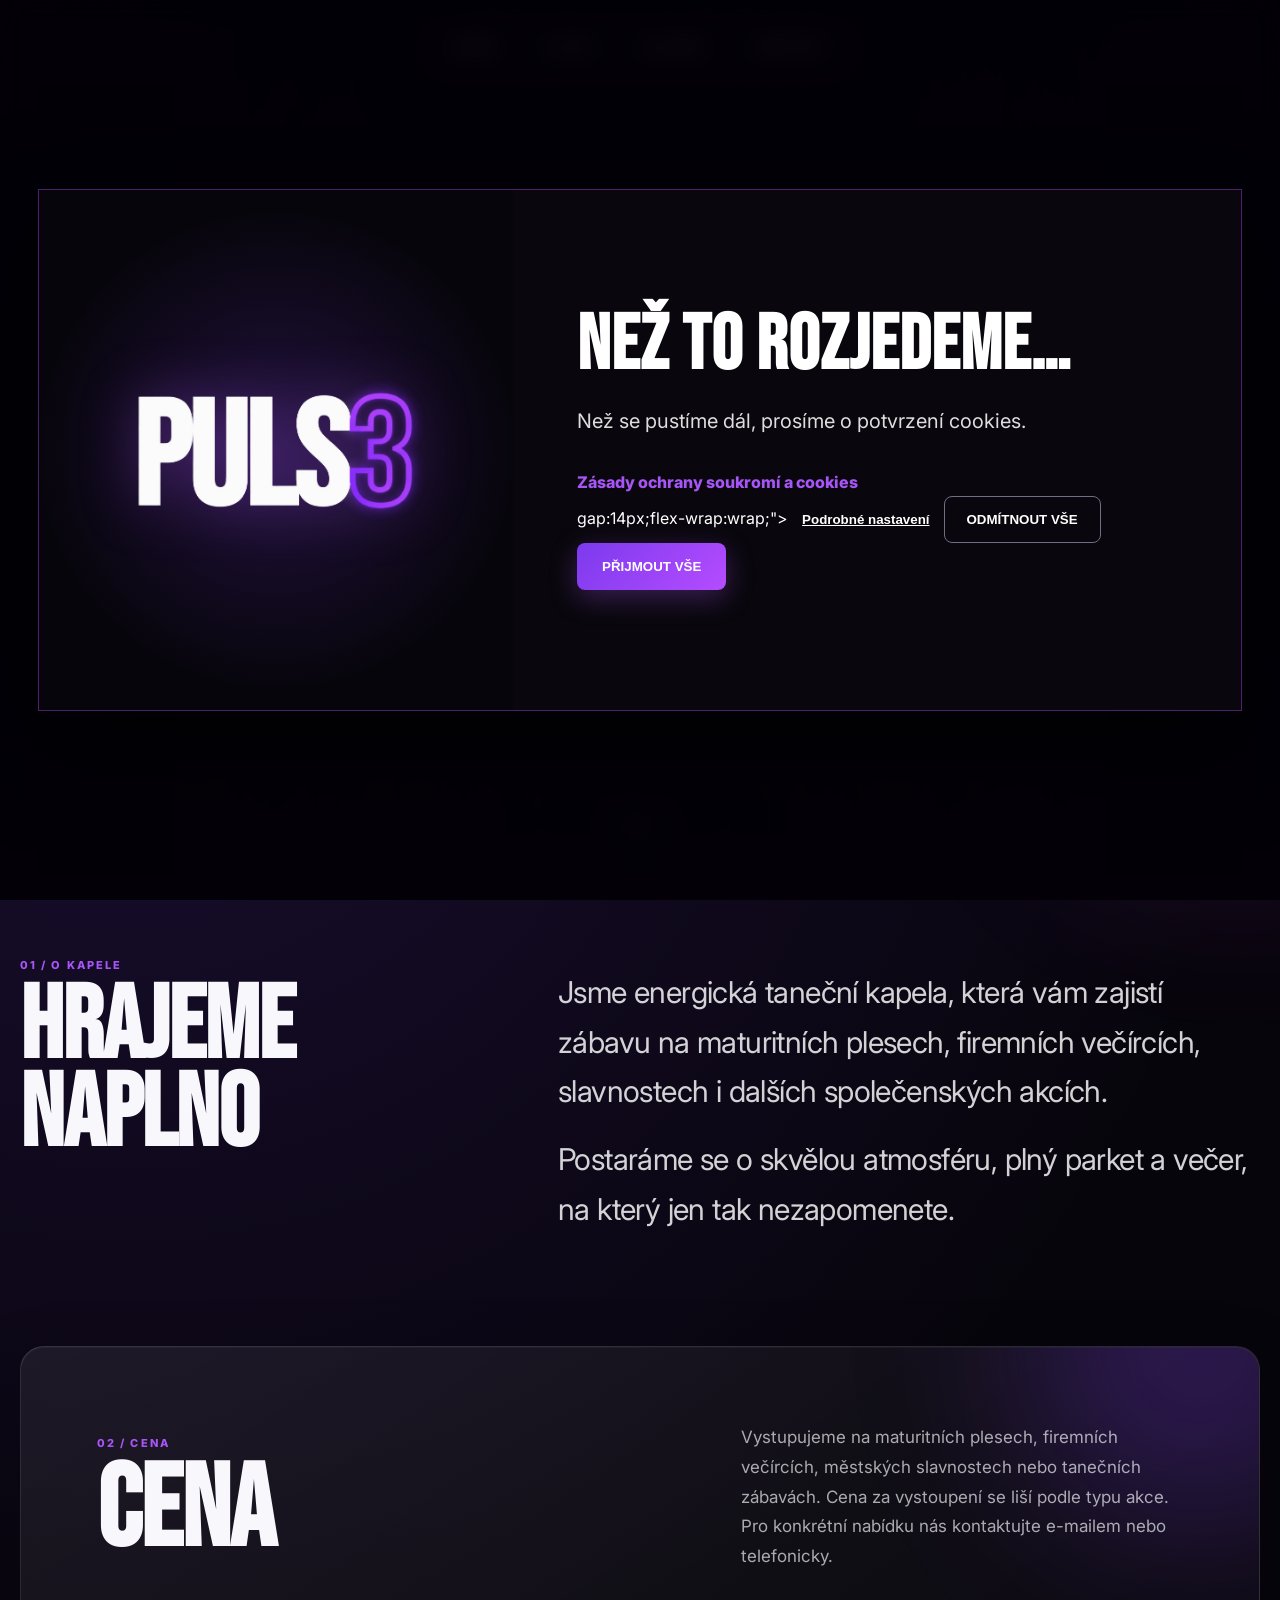
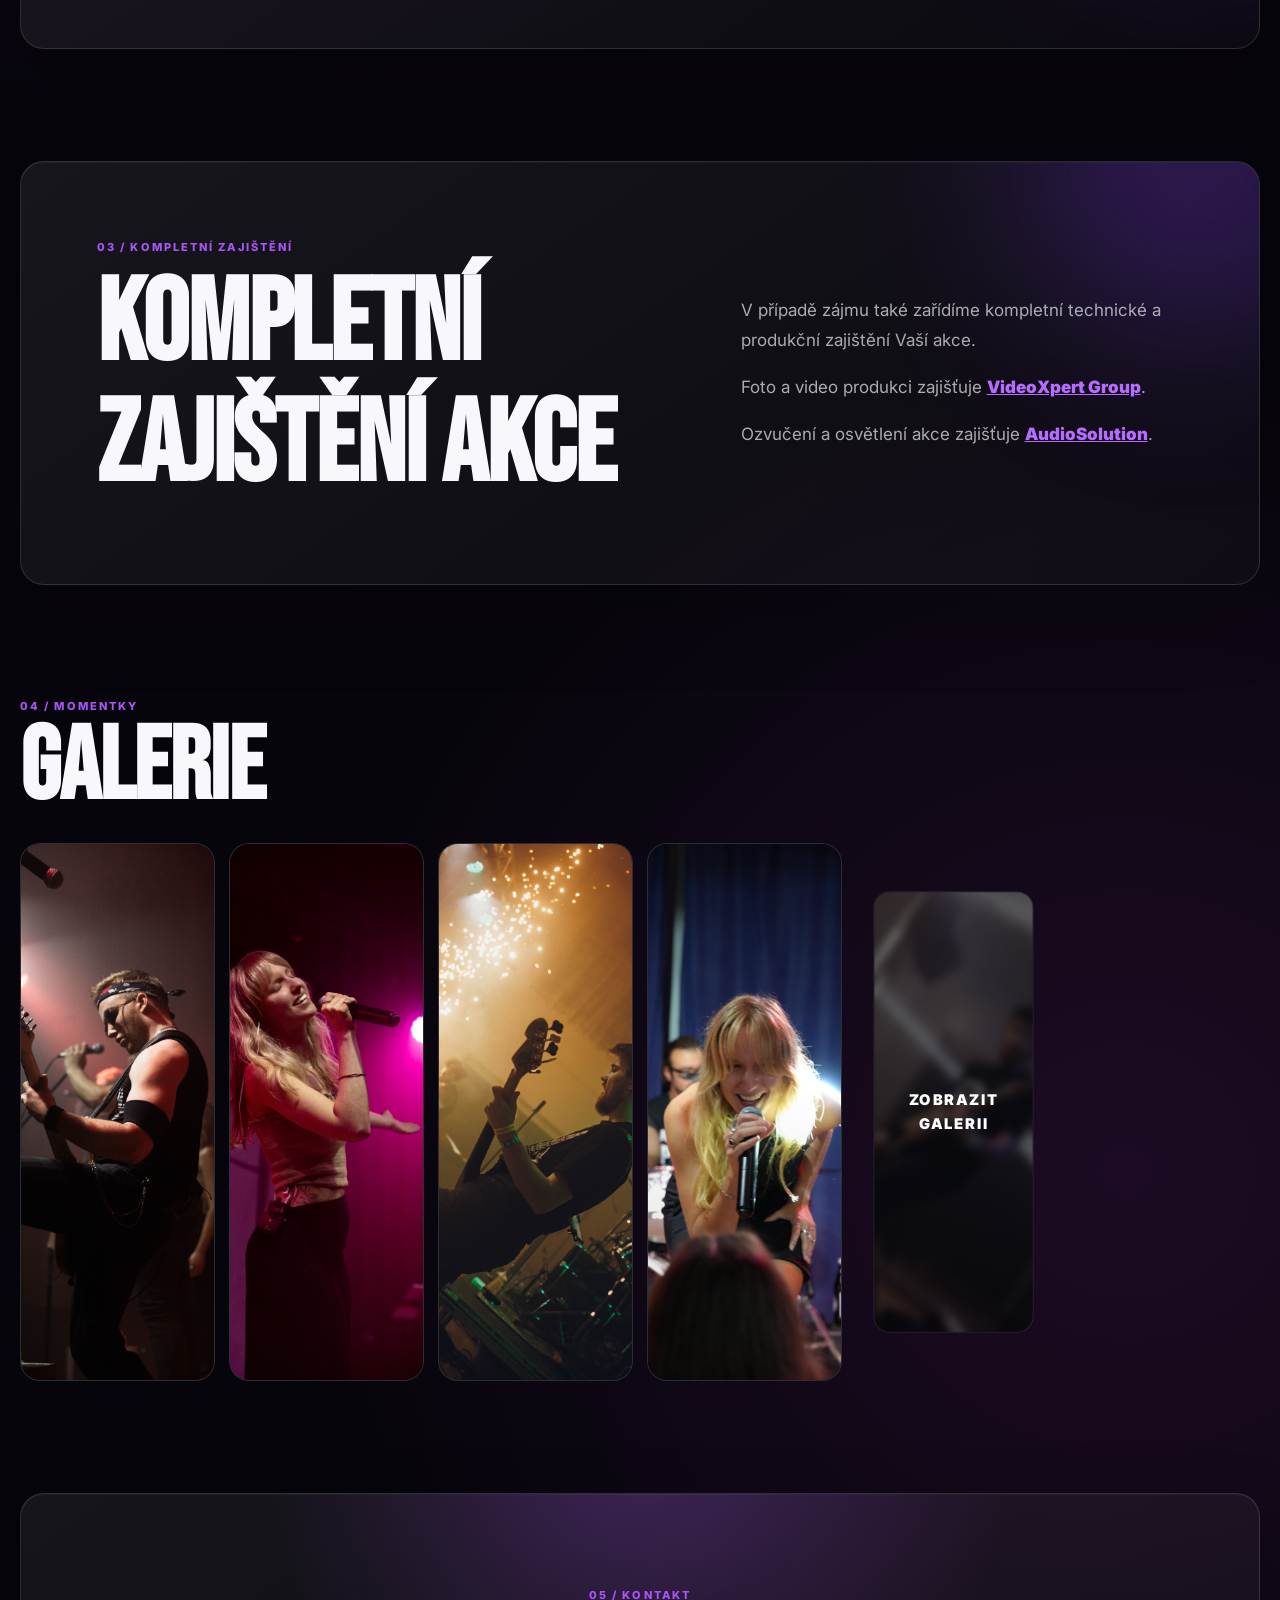
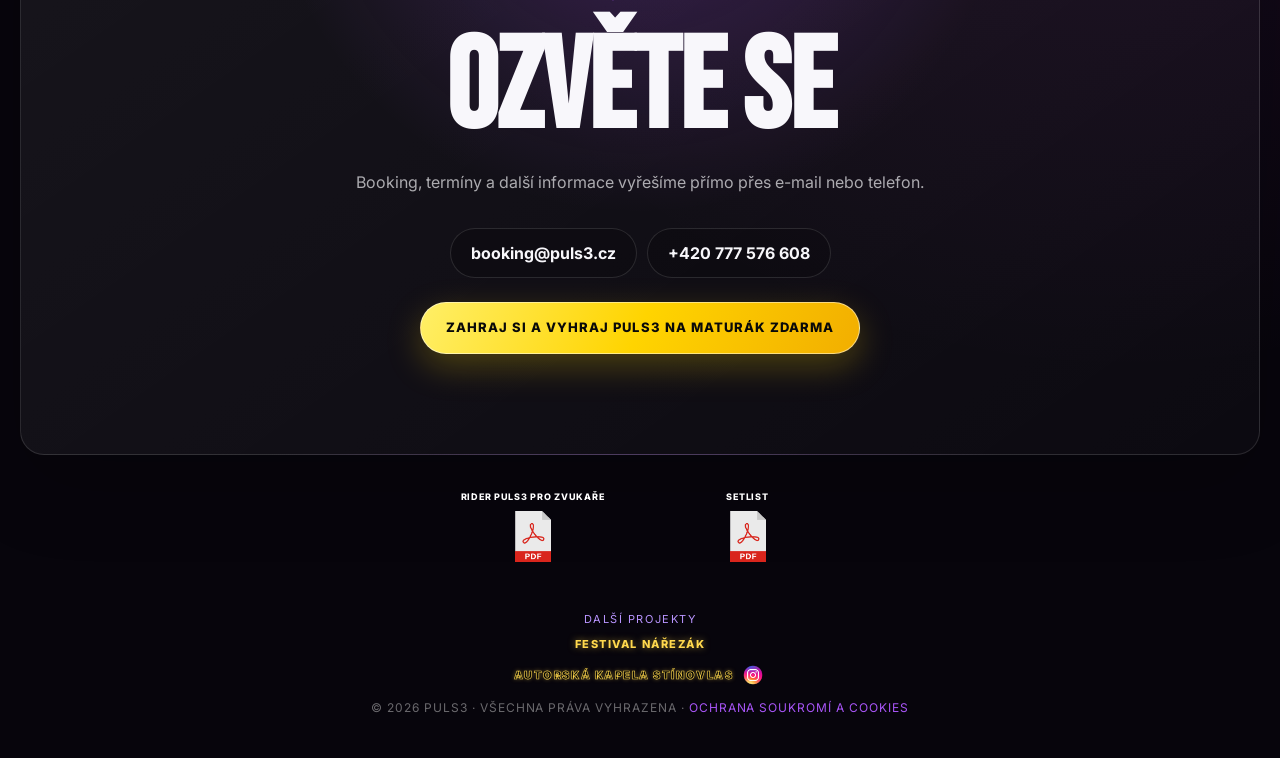
==== commit fbcebd44: "Update index.html" ====
--- a/index.html
+++ b/index.html
@@ -1178,7 +1178,10 @@
 </div>
 
   <div>
-    © <span id="year"></span> PULS3 · VŠECHNA PRÁVA VYHRAZENA
+    © <span id="year"></span> PULS3 · VŠECHNA PRÁVA VYHRAZENA ·
+<a href="ochrana-soukromi.html" style="color:#a855f7;">
+  OCHRANA SOUKROMÍ A COOKIES
+</a>
   </div>
 
 </footer>
@@ -1341,9 +1344,11 @@
           <p style="margin:0 0 32px;font-size:clamp(16px,2vw,20px);
              line-height:1.6;color:#ddd;">
             Než se pustíme dál, prosíme o potvrzení cookies. 
-          </p>
-
-          <div style="display:flex;align-items:center;justify-content:flex-end;
+          <p style="margin:12px 0 0;">
+  <a href="ochrana-soukromi.html" style="color:#a855f7;font-weight:800;">
+    Zásady ochrany soukromí a cookies
+  </a>
+</p>
                gap:14px;flex-wrap:wrap;">
             <button id="cookie-details-open" type="button"
                     style="padding:14px 10px;border:0;background:transparent;
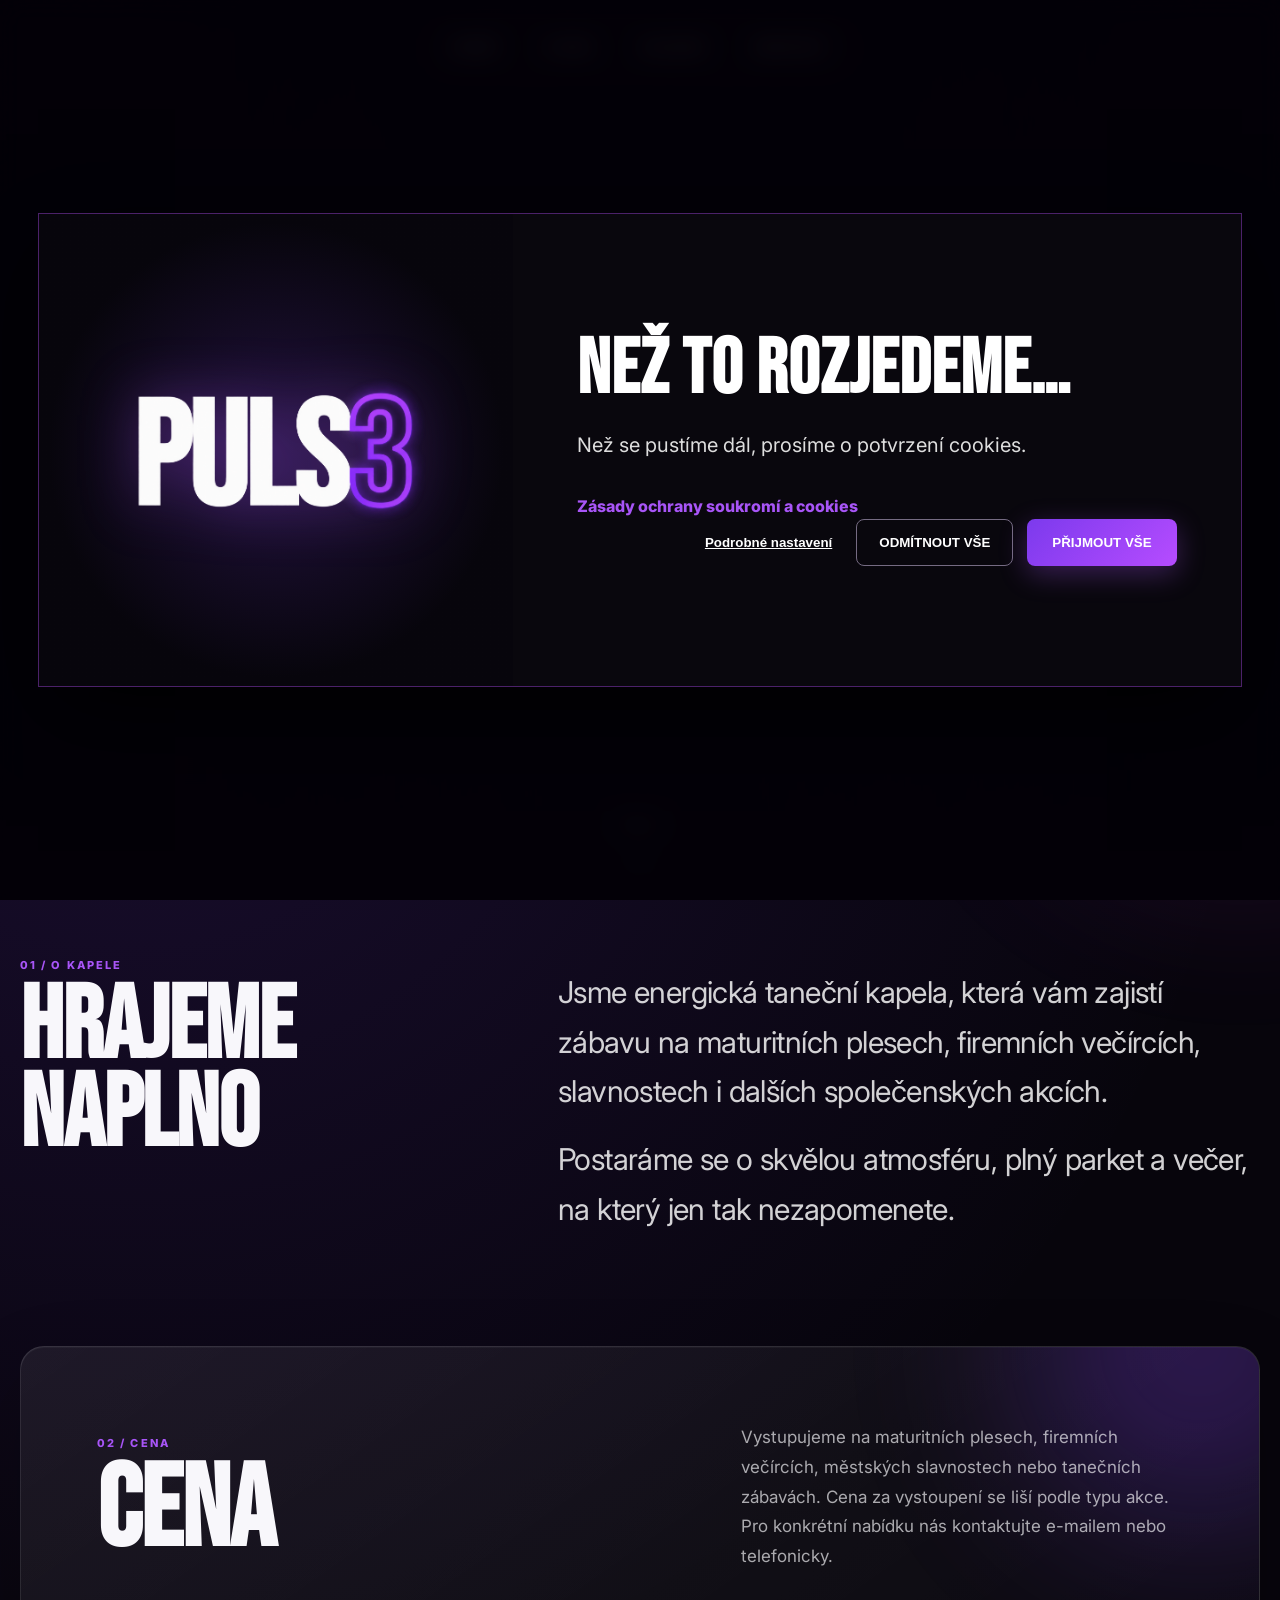
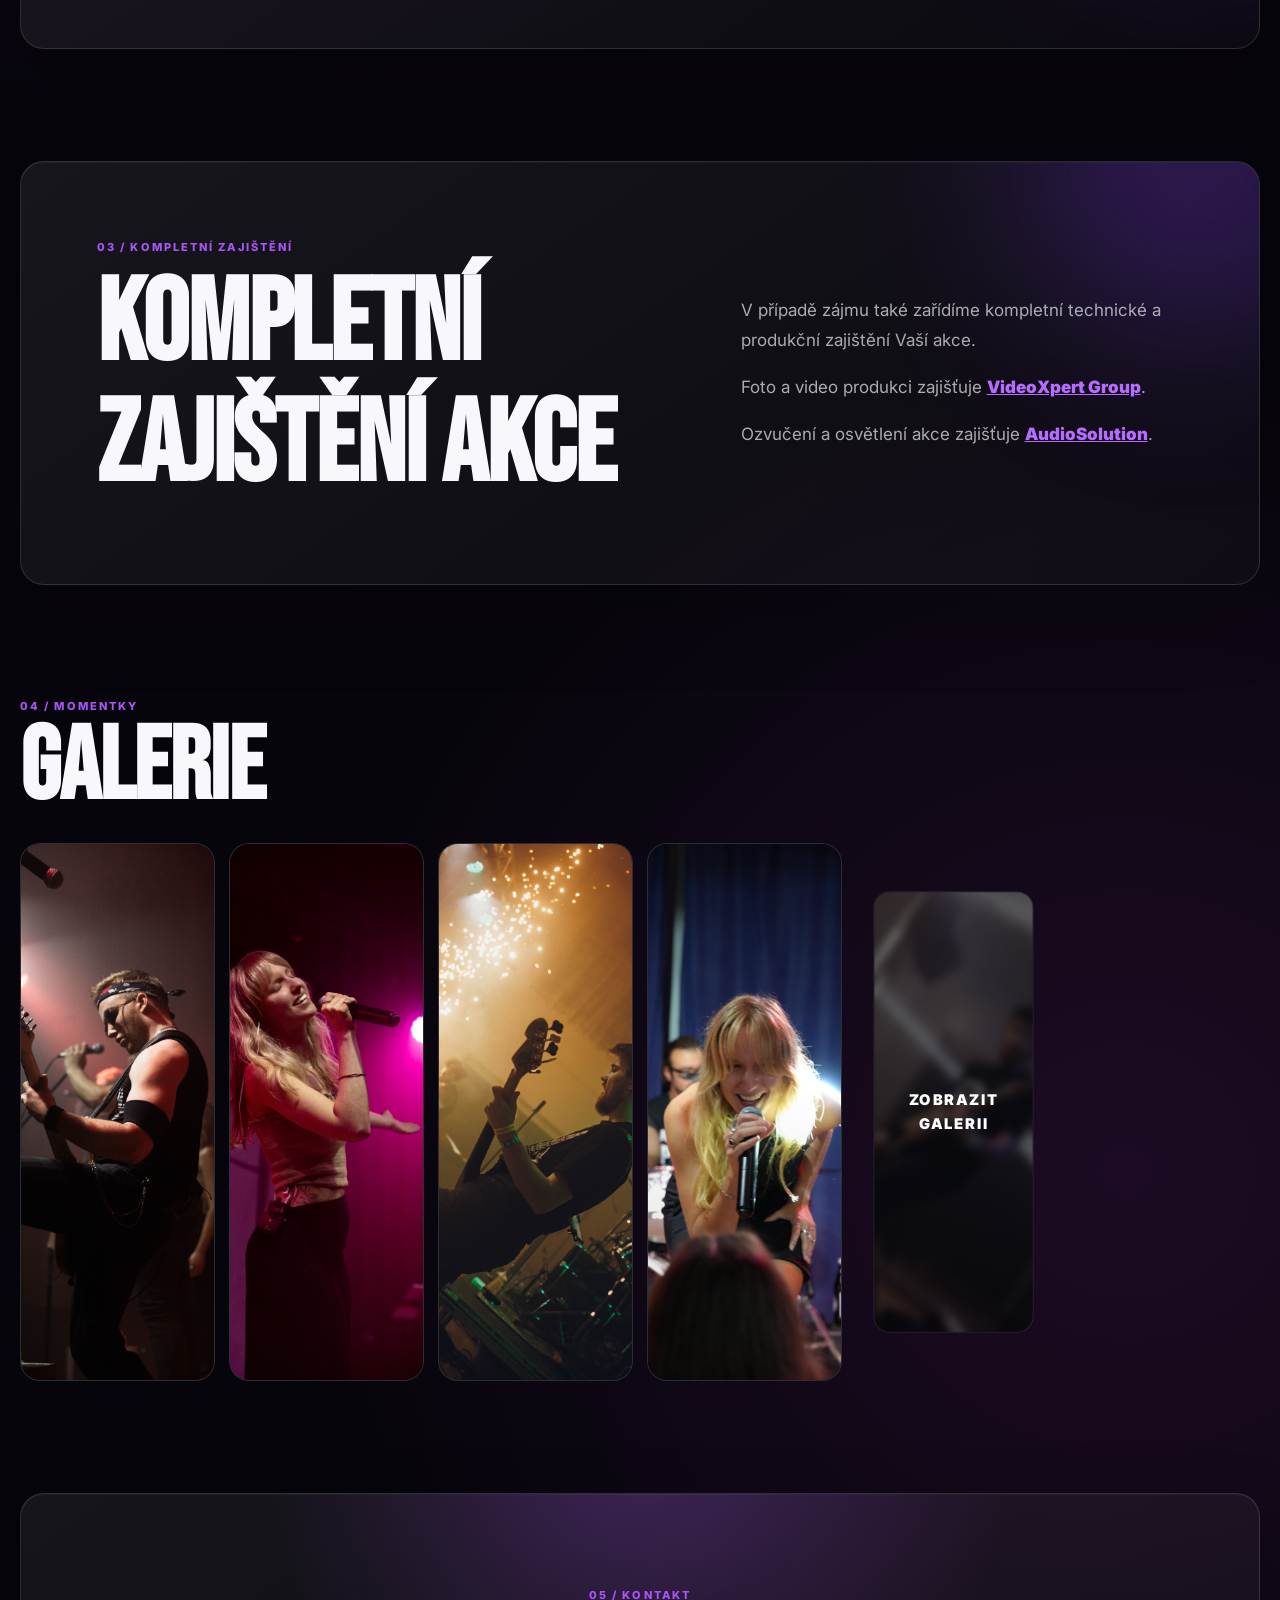
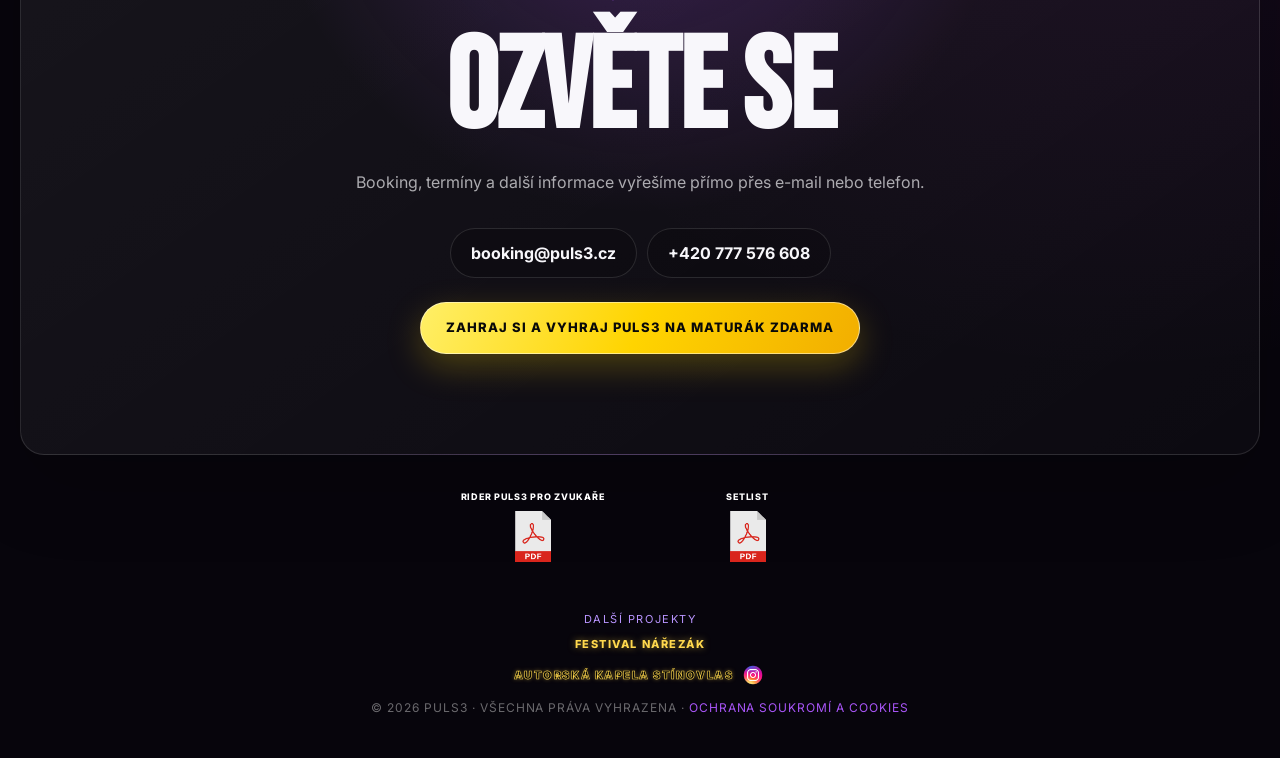
==== commit f59c6803: "Update index.html" ====
--- a/index.html
+++ b/index.html
@@ -1179,7 +1179,7 @@
 
   <div>
     © <span id="year"></span> PULS3 · VŠECHNA PRÁVA VYHRAZENA ·
-<a href="ochrana-soukromi.html" style="color:#a855f7;">
+<a href="ochrana-soukromi (1) PULSE.html" style="color:#a855f7;">
   OCHRANA SOUKROMÍ A COOKIES
 </a>
   </div>
@@ -1345,11 +1345,11 @@
              line-height:1.6;color:#ddd;">
             Než se pustíme dál, prosíme o potvrzení cookies. 
           <p style="margin:12px 0 0;">
-  <a href="ochrana-soukromi.html" style="color:#a855f7;font-weight:800;">
+  <a href="ochrana-soukromi (1) PULSE.html" style="color:#a855f7;font-weight:800;">
     Zásady ochrany soukromí a cookies
   </a>
 </p>
-               gap:14px;flex-wrap:wrap;">
+            <div style="display:flex;align-items:center;justify-content:flex-end;gap:14px;flex-wrap:wrap;">
             <button id="cookie-details-open" type="button"
                     style="padding:14px 10px;border:0;background:transparent;
                     color:#fff;text-decoration:underline;cursor:pointer;
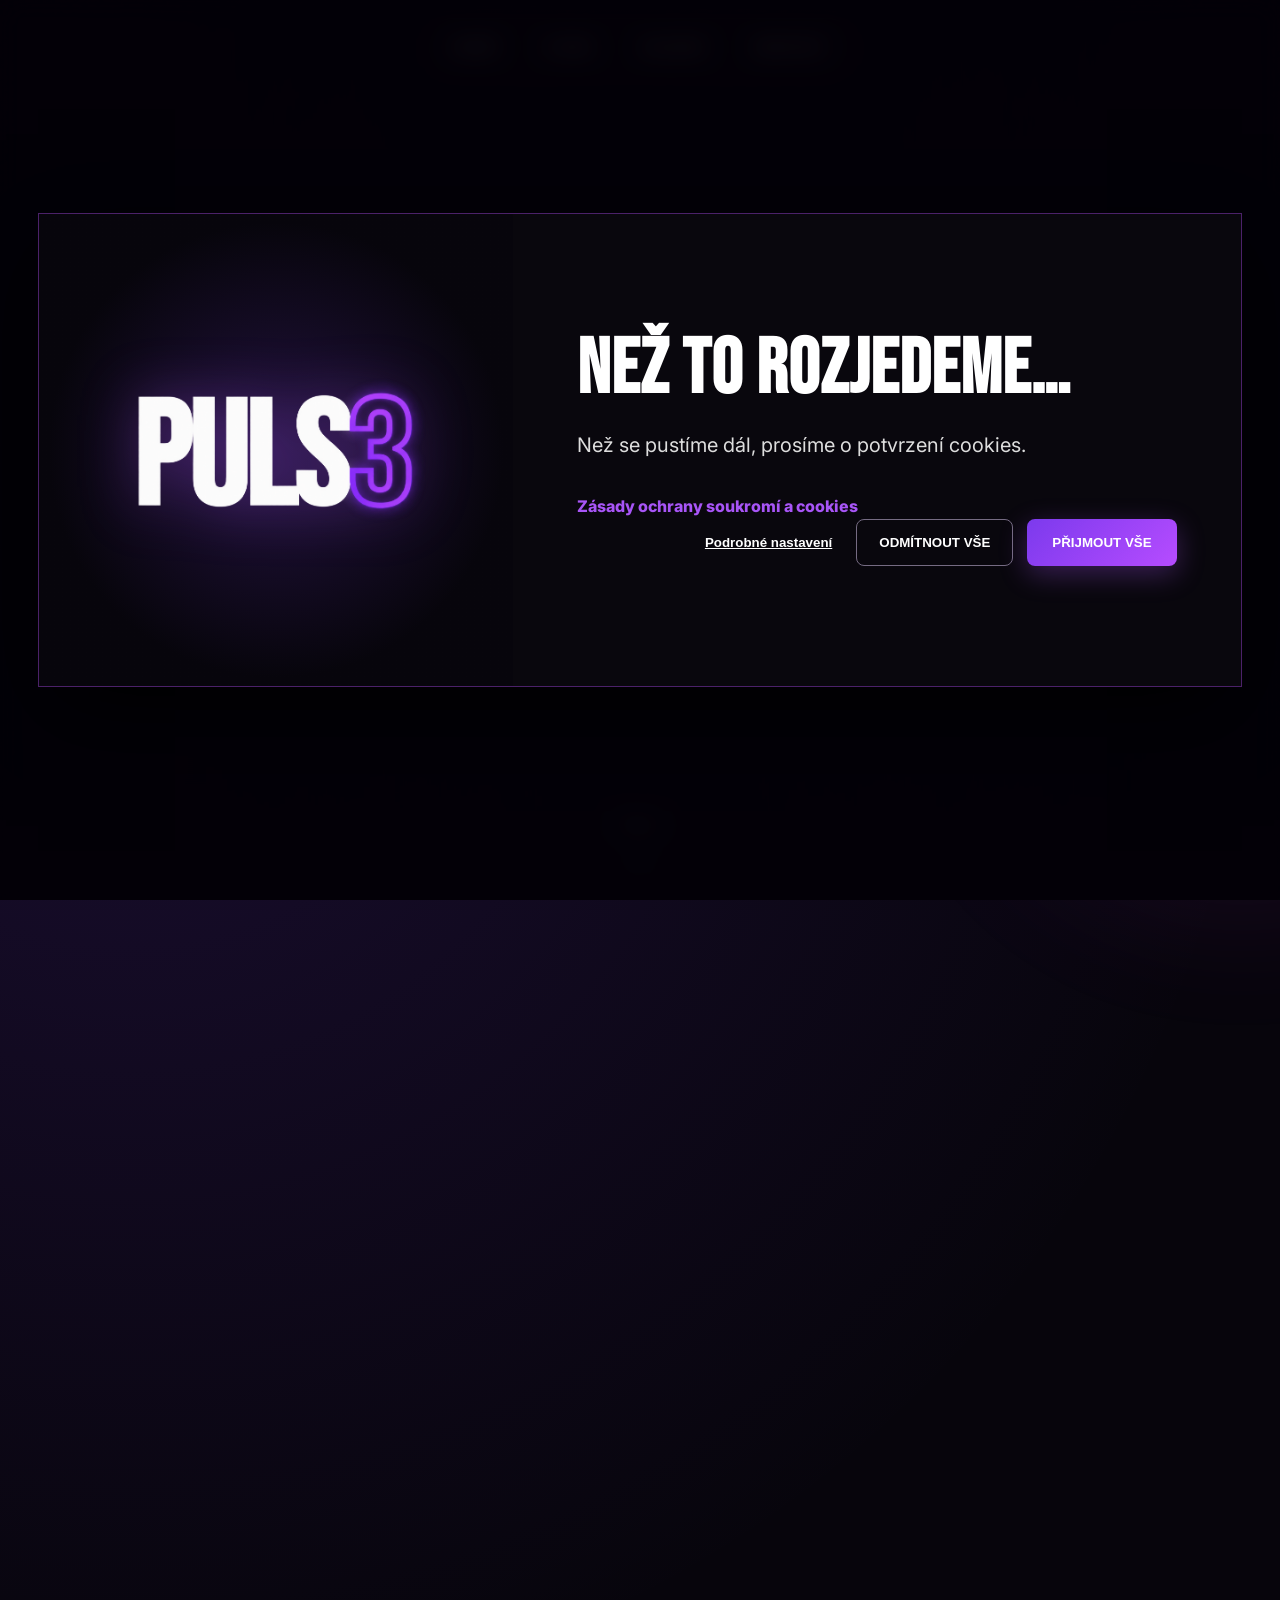
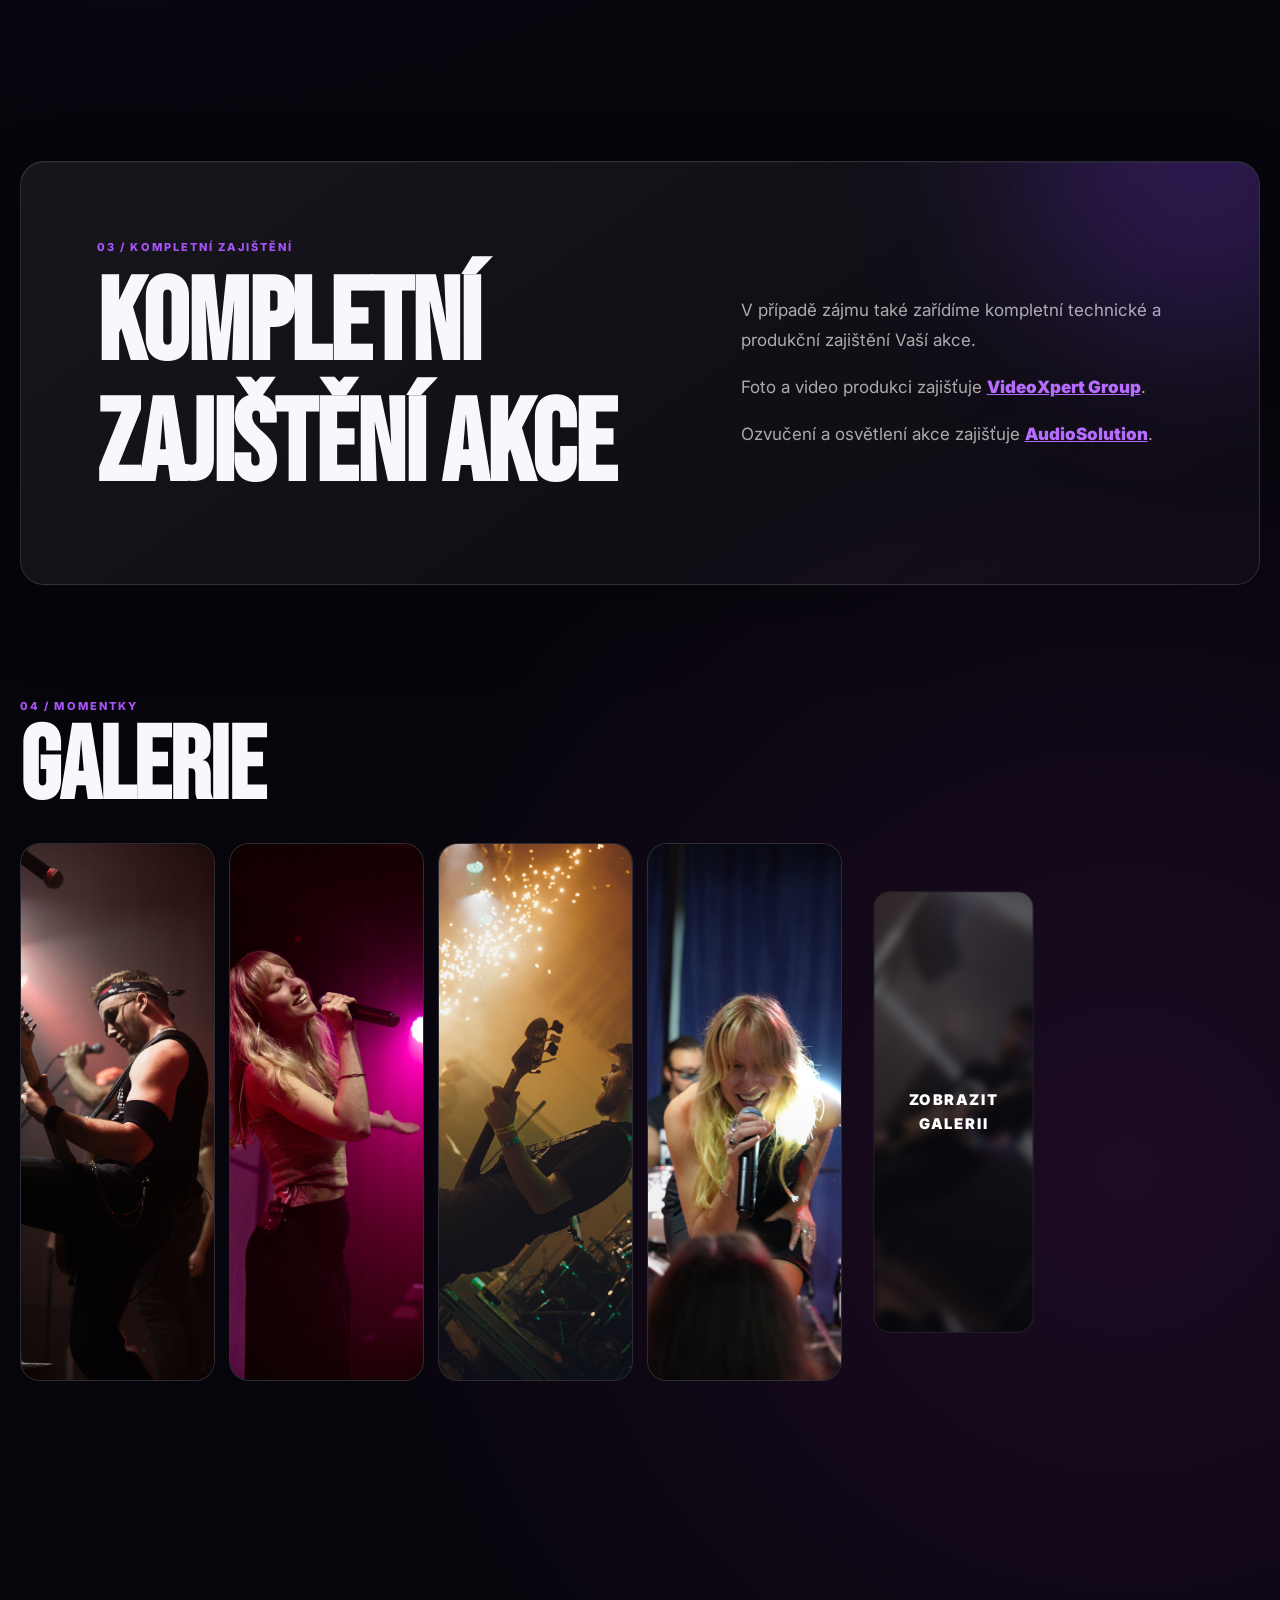
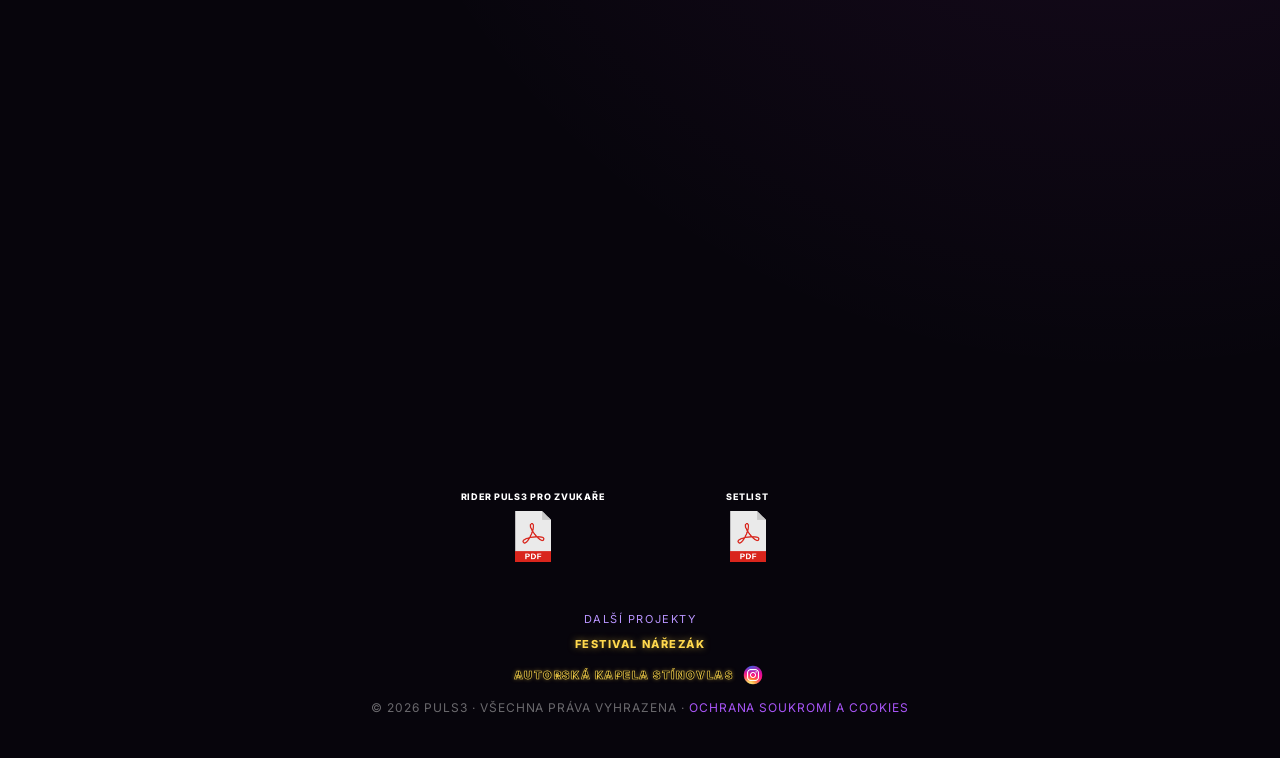
==== commit 631c89ce: "Update index.html" ====
--- a/index.html
+++ b/index.html
@@ -1455,13 +1455,18 @@
     </div>
   </div>
 
-  <button id="cookie-settings-open" type="button" hidden
-          style="position:fixed;left:12px;bottom:12px;z-index:9998;
-          padding:8px 12px;border:1px solid rgba(182,76,255,.55);
-          border-radius:20px;background:#100b18;color:#ddd;
-          font-size:12px;cursor:pointer;">
+   <button id="cookie-settings-open" type="button"
+          style="background:none;border:0;color:#a855f7;
+          font:inherit;text-decoration:underline;cursor:pointer;
+          padding:8px 12px;">
     Nastavení cookies
   </button>
+
+  <script>
+    document.querySelector('footer').appendChild(
+      document.getElementById('cookie-settings-open')
+    );
+  </script>
 
   <script>
     (() => {
@@ -1507,7 +1512,7 @@
       function closeOverlay() {
         overlay.style.display = 'none';
         overlay.hidden = true;
-        settingsButton.hidden = true;
+        settingsButton.hidden = false;
         document.body.style.overflow = '';
       }
 
@@ -1598,7 +1603,7 @@
       if (!localStorage.getItem(setKey)) {
         openIntro();
       } else {
-        settingsButton.hidden = true;
+        settingsButton.hidden = false;
 
         if (localStorage.getItem(marketingKey) === 'granted') {
           loadMarketingTags();
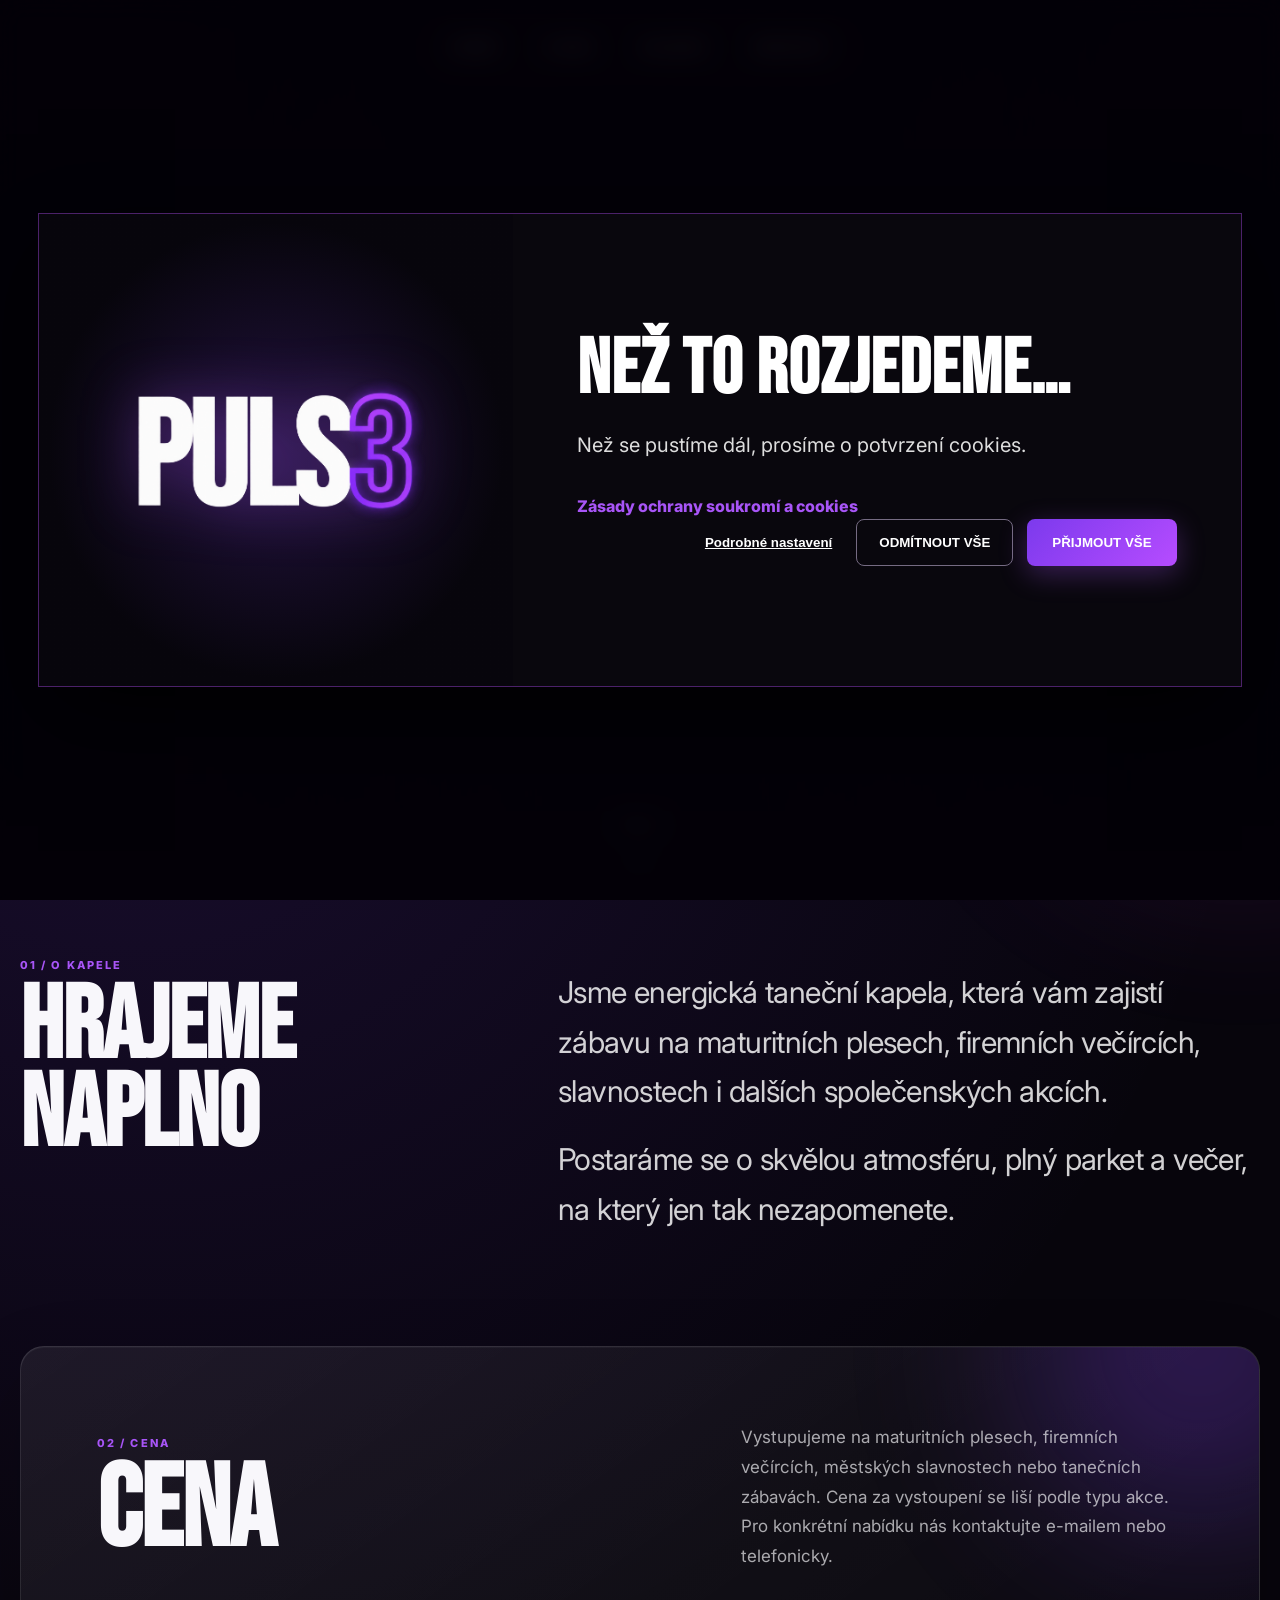
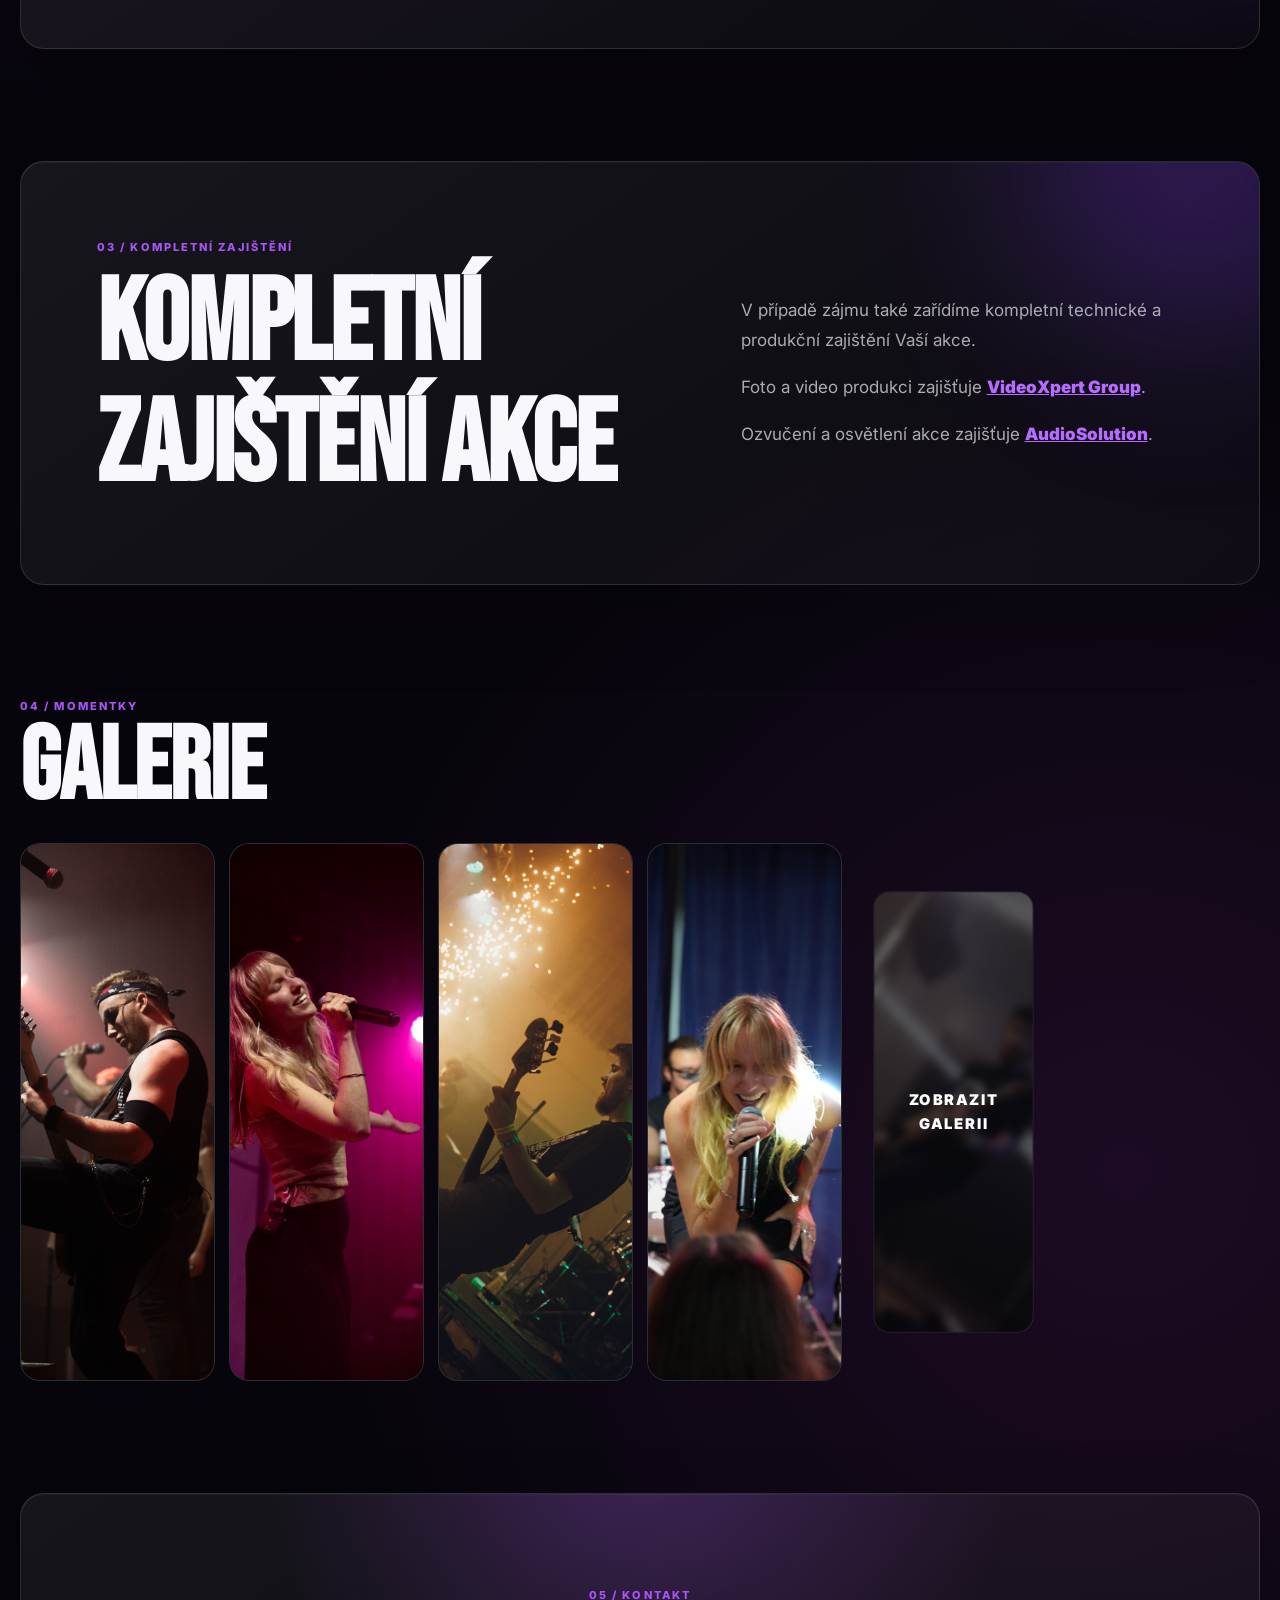
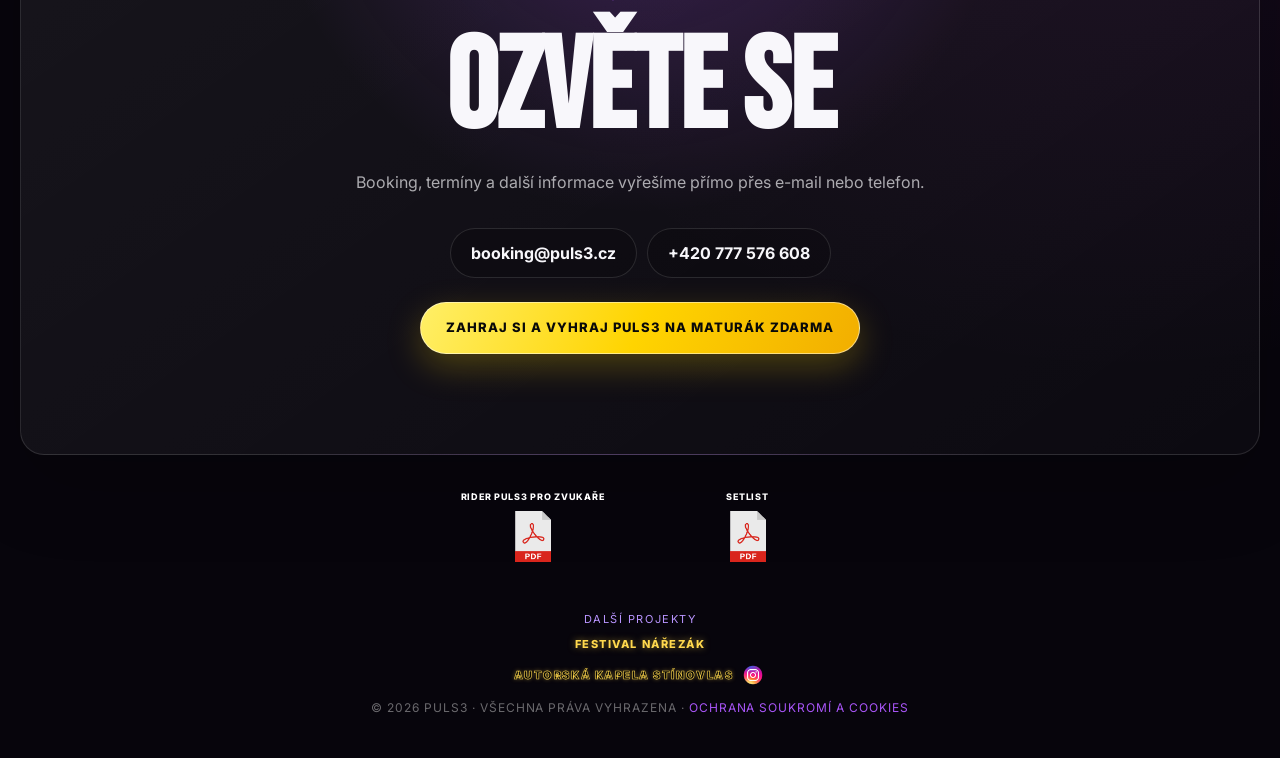
==== commit a5b6fac9: "Update index.html" ====
--- a/index.html
+++ b/index.html
@@ -41,9 +41,7 @@
 <meta property="og:image" content="https://puls3.cz/images/logo%20pozadi.png" />
 <meta property="og:image:type" content="image/png" />
 <meta property="og:image:alt" content="Logo kapely PULS3" />
-  <link rel="preconnect" href="https://fonts.googleapis.com">
-  <link rel="preconnect" href="https://fonts.gstatic.com" crossorigin>
-  <link href="https://fonts.googleapis.com/css2?family=Bebas+Neue&family=Inter:wght@400;500;600;700;800&display=swap" rel="stylesheet">
+ <link rel="stylesheet" href="/fonts-local.css">
 
   <style>
     :root {
--- a/fonts-local.css
+++ b/fonts-local.css
@@ -0,0 +1,211 @@
+/* PULS3 local fonts. Embedded fonts: no external requests. */
+
+/* Bebas Neue license:
+Copyright © 2010 by Dharma Type.
+
+This Font Software is licensed under the SIL Open Font License, Version 1.1.
+This license is copied below, and is also available with a FAQ at:
+https://openfontlicense.org
+
+
+-----------------------------------------------------------
+SIL OPEN FONT LICENSE Version 1.1 - 26 February 2007
+-----------------------------------------------------------
+
+PREAMBLE
+The goals of the Open Font License (OFL) are to stimulate worldwide
+development of collaborative font projects, to support the font creation
+efforts of academic and linguistic communities, and to provide a free and
+open framework in which fonts may be shared and improved in partnership
+with others.
+
+The OFL allows the licensed fonts to be used, studied, modified and
+redistributed freely as long as they are not sold by themselves. The
+fonts, including any derivative works, can be bundled, embedded, 
+redistributed and/or sold with any software provided that any reserved
+names are not used by derivative works. The fonts and derivatives,
+however, cannot be released under any other type of license. The
+requirement for fonts to remain under this license does not apply
+to any document created using the fonts or their derivatives.
+
+DEFINITIONS
+"Font Software" refers to the set of files released by the Copyright
+Holder(s) under this license and clearly marked as such. This may
+include source files, build scripts and documentation.
+
+"Reserved Font Name" refers to any names specified as such after the
+copyright statement(s).
+
+"Original Version" refers to the collection of Font Software components as
+distributed by the Copyright Holder(s).
+
+"Modified Version" refers to any derivative made by adding to, deleting,
+or substituting -- in part or in whole -- any of the components of the
+Original Version, by changing formats or by porting the Font Software to a
+new environment.
+
+"Author" refers to any designer, engineer, programmer, technical
+writer or other person who contributed to the Font Software.
+
+PERMISSION & CONDITIONS
+Permission is hereby granted, free of charge, to any person obtaining
+a copy of the Font Software, to use, study, copy, merge, embed, modify,
+redistribute, and sell modified and unmodified copies of the Font
+Software, subject to the following conditions:
+
+1) Neither the Font Software nor any of its individual components,
+in Original or Modified Versions, may be sold by itself.
+
+2) Original or Modified Versions of the Font Software may be bundled,
+redistributed and/or sold with any software, provided that each copy
+contains the above copyright notice and this license. These can be
+included either as stand-alone text files, human-readable headers or
+in the appropriate machine-readable metadata fields within text or
+binary files as long as those fields can be easily viewed by the user.
+
+3) No Modified Version of the Font Software may use the Reserved Font
+Name(s) unless explicit written permission is granted by the corresponding
+Copyright Holder. This restriction only applies to the primary font name as
+presented to the users.
+
+4) The name(s) of the Copyright Holder(s) or the Author(s) of the Font
+Software shall not be used to promote, endorse or advertise any
+Modified Version, except to acknowledge the contribution(s) of the
+Copyright Holder(s) and the Author(s) or with their explicit written
+permission.
+
+5) The Font Software, modified or unmodified, in part or in whole,
+must be distributed entirely under this license, and must not be
+distributed under any other license. The requirement for fonts to
+remain under this license does not apply to any document created
+using the Font Software.
+
+TERMINATION
+This license becomes null and void if any of the above conditions are
+not met.
+
+DISCLAIMER
+THE FONT SOFTWARE IS PROVIDED "AS IS", WITHOUT WARRANTY OF ANY KIND,
+EXPRESS OR IMPLIED, INCLUDING BUT NOT LIMITED TO ANY WARRANTIES OF
+MERCHANTABILITY, FITNESS FOR A PARTICULAR PURPOSE AND NONINFRINGEMENT
+OF COPYRIGHT, PATENT, TRADEMARK, OR OTHER RIGHT. IN NO EVENT SHALL THE
+COPYRIGHT HOLDER BE LIABLE FOR ANY CLAIM, DAMAGES OR OTHER LIABILITY,
+INCLUDING ANY GENERAL, SPECIAL, INDIRECT, INCIDENTAL, OR CONSEQUENTIAL
+DAMAGES, WHETHER IN AN ACTION OF CONTRACT, TORT OR OTHERWISE, ARISING
+FROM, OUT OF THE USE OR INABILITY TO USE THE FONT SOFTWARE OR FROM
+OTHER DEALINGS IN THE FONT SOFTWARE.
+
+*/
+
+@font-face {
+  font-family: 'Bebas Neue';
+  font-style: normal;
+  font-weight: 400;
+  font-display: swap;
+  src: url([data-uri]) format('woff');
+}
+
+/* Inter license:
+Copyright 2020 The Inter Project Authors (https://github.com/rsms/inter)
+
+This Font Software is licensed under the SIL Open Font License, Version 1.1.
+This license is copied below, and is also available with a FAQ at:
+https://openfontlicense.org
+
+
+-----------------------------------------------------------
+SIL OPEN FONT LICENSE Version 1.1 - 26 February 2007
+-----------------------------------------------------------
+
+PREAMBLE
+The goals of the Open Font License (OFL) are to stimulate worldwide
+development of collaborative font projects, to support the font creation
+efforts of academic and linguistic communities, and to provide a free and
+open framework in which fonts may be shared and improved in partnership
+with others.
+
+The OFL allows the licensed fonts to be used, studied, modified and
+redistributed freely as long as they are not sold by themselves. The
+fonts, including any derivative works, can be bundled, embedded, 
+redistributed and/or sold with any software provided that any reserved
+names are not used by derivative works. The fonts and derivatives,
+however, cannot be released under any other type of license. The
+requirement for fonts to remain under this license does not apply
+to any document created using the fonts or their derivatives.
+
+DEFINITIONS
+"Font Software" refers to the set of files released by the Copyright
+Holder(s) under this license and clearly marked as such. This may
+include source files, build scripts and documentation.
+
+"Reserved Font Name" refers to any names specified as such after the
+copyright statement(s).
+
+"Original Version" refers to the collection of Font Software components as
+distributed by the Copyright Holder(s).
+
+"Modified Version" refers to any derivative made by adding to, deleting,
+or substituting -- in part or in whole -- any of the components of the
+Original Version, by changing formats or by porting the Font Software to a
+new environment.
+
+"Author" refers to any designer, engineer, programmer, technical
+writer or other person who contributed to the Font Software.
+
+PERMISSION & CONDITIONS
+Permission is hereby granted, free of charge, to any person obtaining
+a copy of the Font Software, to use, study, copy, merge, embed, modify,
+redistribute, and sell modified and unmodified copies of the Font
+Software, subject to the following conditions:
+
+1) Neither the Font Software nor any of its individual components,
+in Original or Modified Versions, may be sold by itself.
+
+2) Original or Modified Versions of the Font Software may be bundled,
+redistributed and/or sold with any software, provided that each copy
+contains the above copyright notice and this license. These can be
+included either as stand-alone text files, human-readable headers or
+in the appropriate machine-readable metadata fields within text or
+binary files as long as those fields can be easily viewed by the user.
+
+3) No Modified Version of the Font Software may use the Reserved Font
+Name(s) unless explicit written permission is granted by the corresponding
+Copyright Holder. This restriction only applies to the primary font name as
+presented to the users.
+
+4) The name(s) of the Copyright Holder(s) or the Author(s) of the Font
+Software shall not be used to promote, endorse or advertise any
+Modified Version, except to acknowledge the contribution(s) of the
+Copyright Holder(s) and the Author(s) or with their explicit written
+permission.
+
+5) The Font Software, modified or unmodified, in part or in whole,
+must be distributed entirely under this license, and must not be
+distributed under any other license. The requirement for fonts to
+remain under this license does not apply to any document created
+using the Font Software.
+
+TERMINATION
+This license becomes null and void if any of the above conditions are
+not met.
+
+DISCLAIMER
+THE FONT SOFTWARE IS PROVIDED "AS IS", WITHOUT WARRANTY OF ANY KIND,
+EXPRESS OR IMPLIED, INCLUDING BUT NOT LIMITED TO ANY WARRANTIES OF
+MERCHANTABILITY, FITNESS FOR A PARTICULAR PURPOSE AND NONINFRINGEMENT
+OF COPYRIGHT, PATENT, TRADEMARK, OR OTHER RIGHT. IN NO EVENT SHALL THE
+COPYRIGHT HOLDER BE LIABLE FOR ANY CLAIM, DAMAGES OR OTHER LIABILITY,
+INCLUDING ANY GENERAL, SPECIAL, INDIRECT, INCIDENTAL, OR CONSEQUENTIAL
+DAMAGES, WHETHER IN AN ACTION OF CONTRACT, TORT OR OTHERWISE, ARISING
+FROM, OUT OF THE USE OR INABILITY TO USE THE FONT SOFTWARE OR FROM
+OTHER DEALINGS IN THE FONT SOFTWARE.
+
+*/
+
+@font-face {
+  font-family: 'Inter';
+  font-style: normal;
+  font-weight: 100 900;
+  font-display: swap;
+  src: url([data-uri]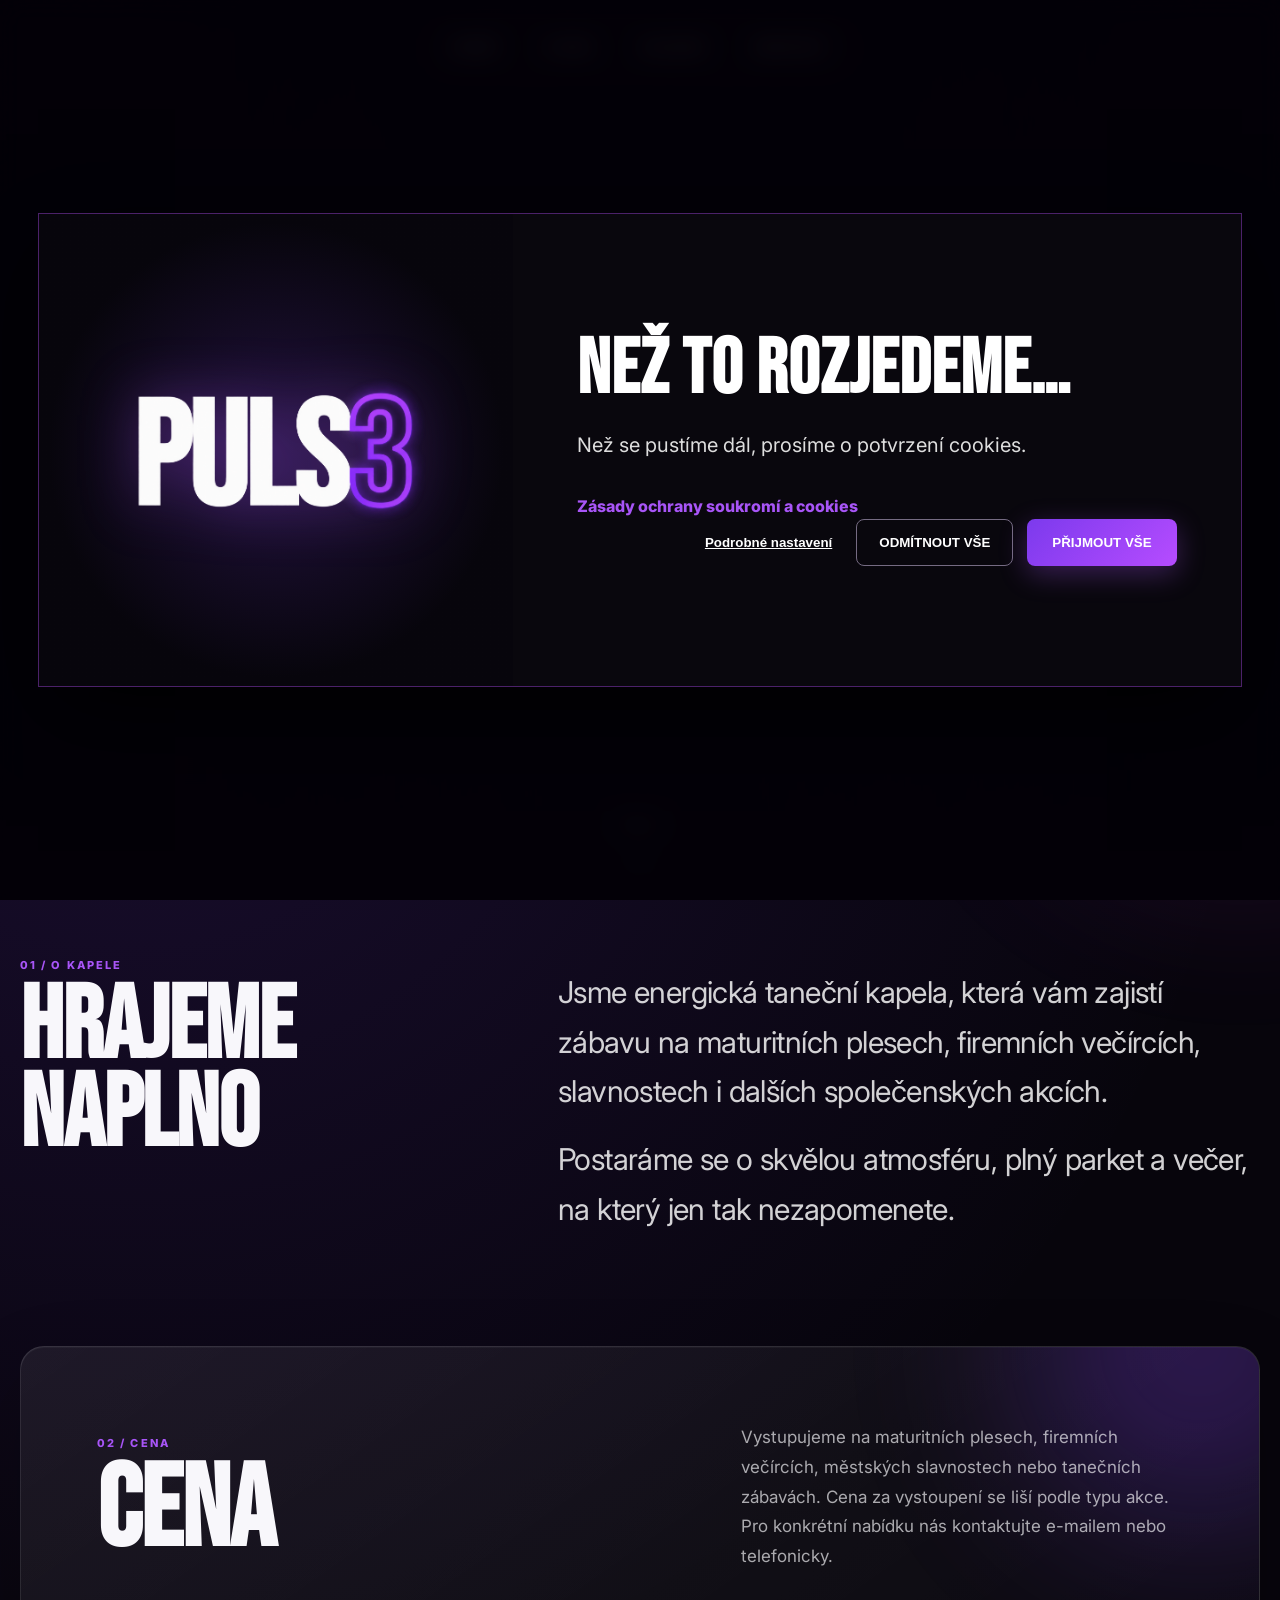
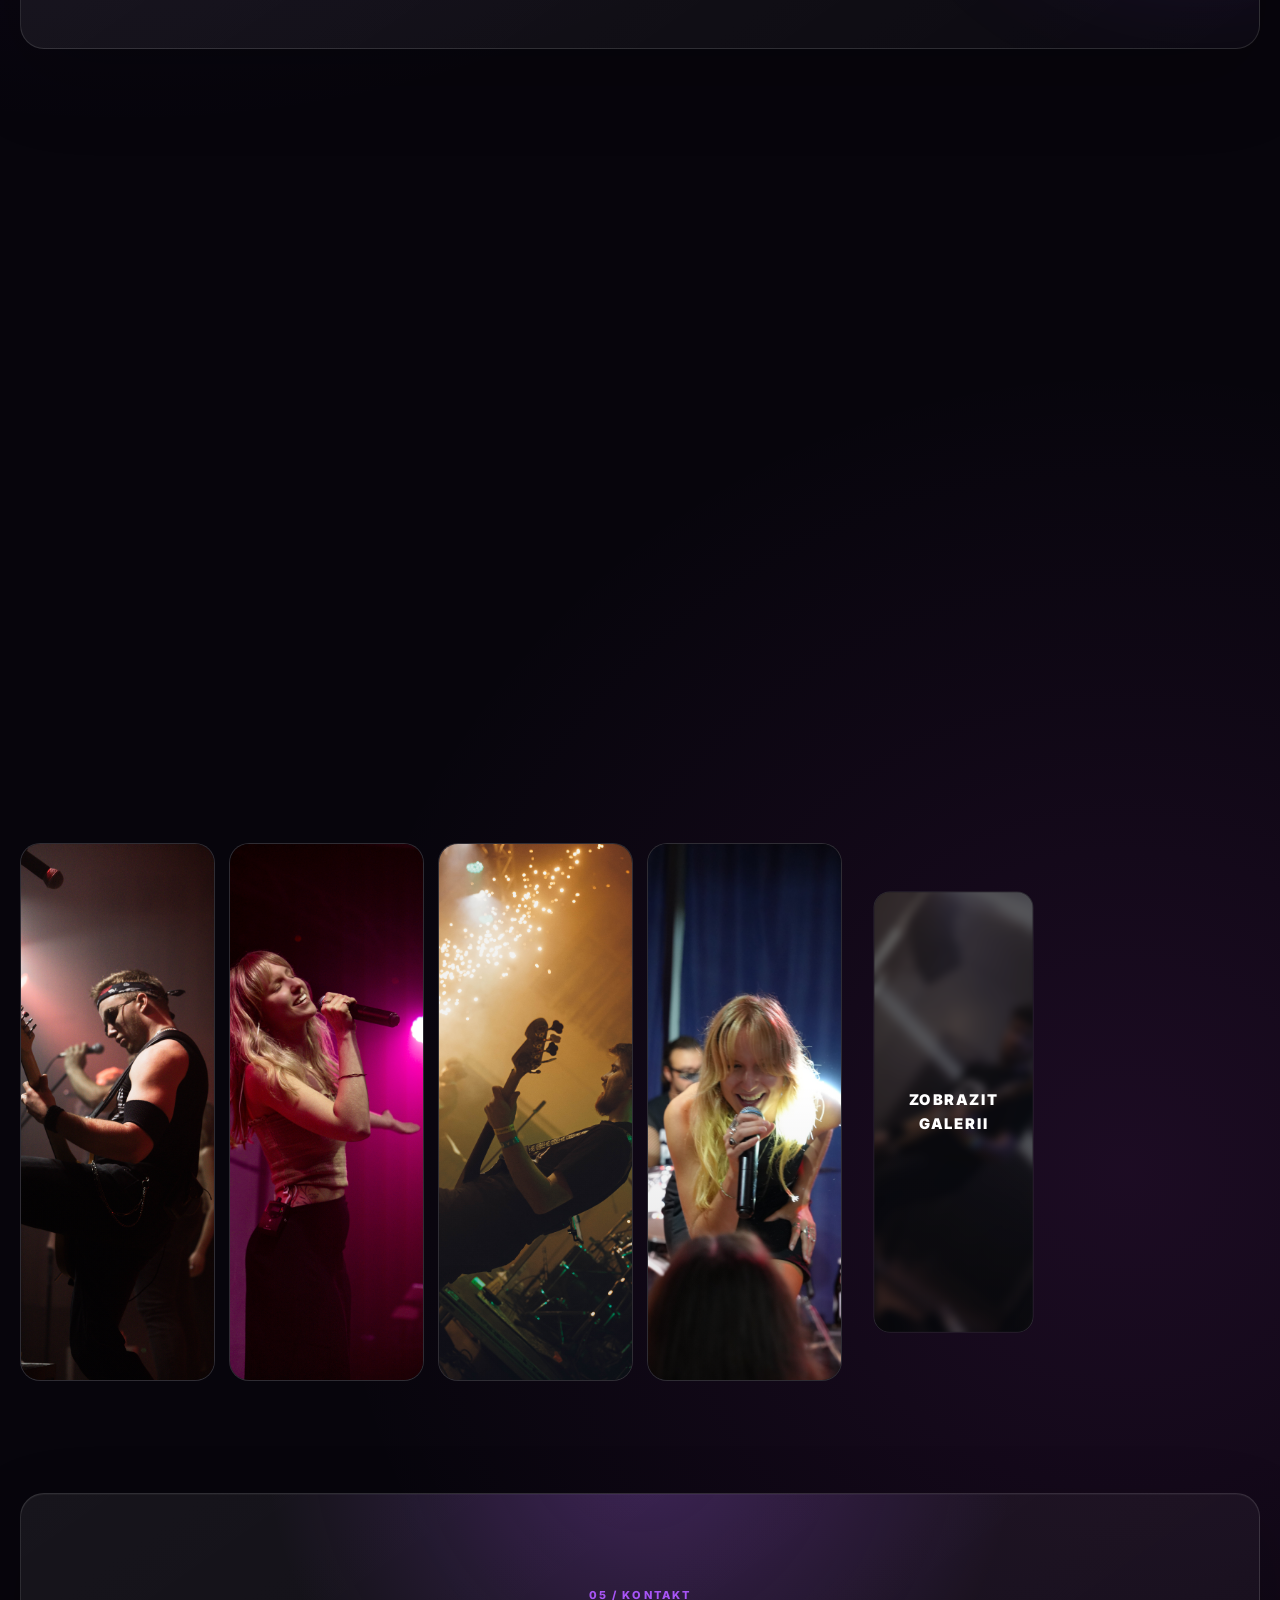
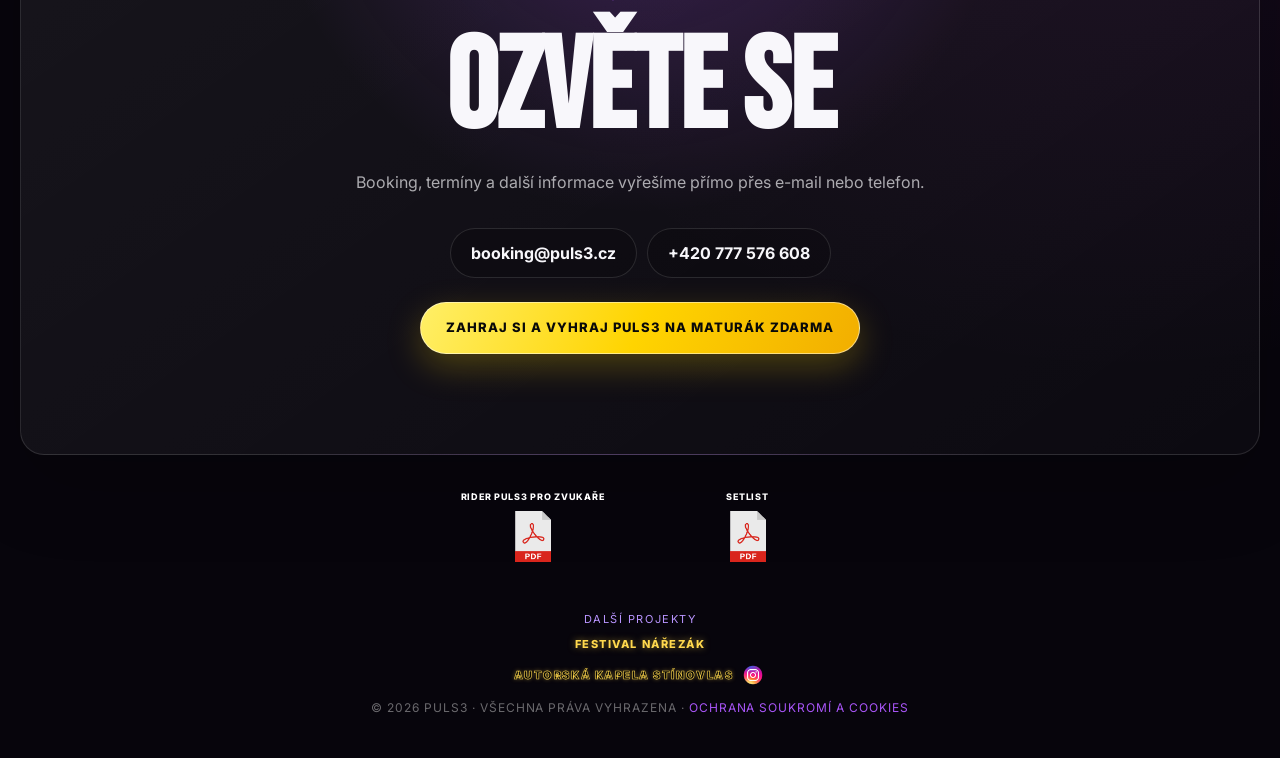
==== commit 8781f7f0: "Update index.html" ====
--- a/index.html
+++ b/index.html
@@ -1018,14 +1018,14 @@
   <details class="listen-details">
     <summary class="btn" style="background:linear-gradient(135deg,rgba(124,58,237,.24),rgba(182,76,255,.16));border-color:rgba(182,76,255,.55);box-shadow:0 8px 22px rgba(139,70,255,.22);">Poslechni si nás</summary>
     <div class="listen-grid">
-      <a href="https://youtu.be/U2SzLMi6P4E" target="_blank">
-        <img src="https://img.youtube.com/vi/TbQmx09QtMk/hqdefault.jpg" alt="Video 1">
+          <a href="https://youtu.be/U2SzLMi6P4E" target="_blank" rel="noopener">
+        <img src="/hqdefault.jpg" alt="PULS3 – videoukázka 1">
       </a>
       <a href="https://youtu.be/wVdNCWl1rC0" target="_blank" rel="noopener">
-        <img src="https://img.youtube.com/vi/1nlUqMj9Pvg/hqdefault.jpg" alt="Video 2">
+        <img src="/hqdefault%20(1).jpg" alt="PULS3 – videoukázka 2">
       </a>
-      <a href="https://youtu.be/uyWxNwLnTsE" target="_blank">
-        <img src="https://img.youtube.com/vi/2XkChHHTBuM/hqdefault.jpg" alt="Video 3">
+      <a href="https://youtu.be/uyWxNwLnTsE" target="_blank" rel="noopener">
+        <img src="/hqdefault%20(2).jpg" alt="PULS3 – videoukázka 3">
       </a>
     </div>
   </details>
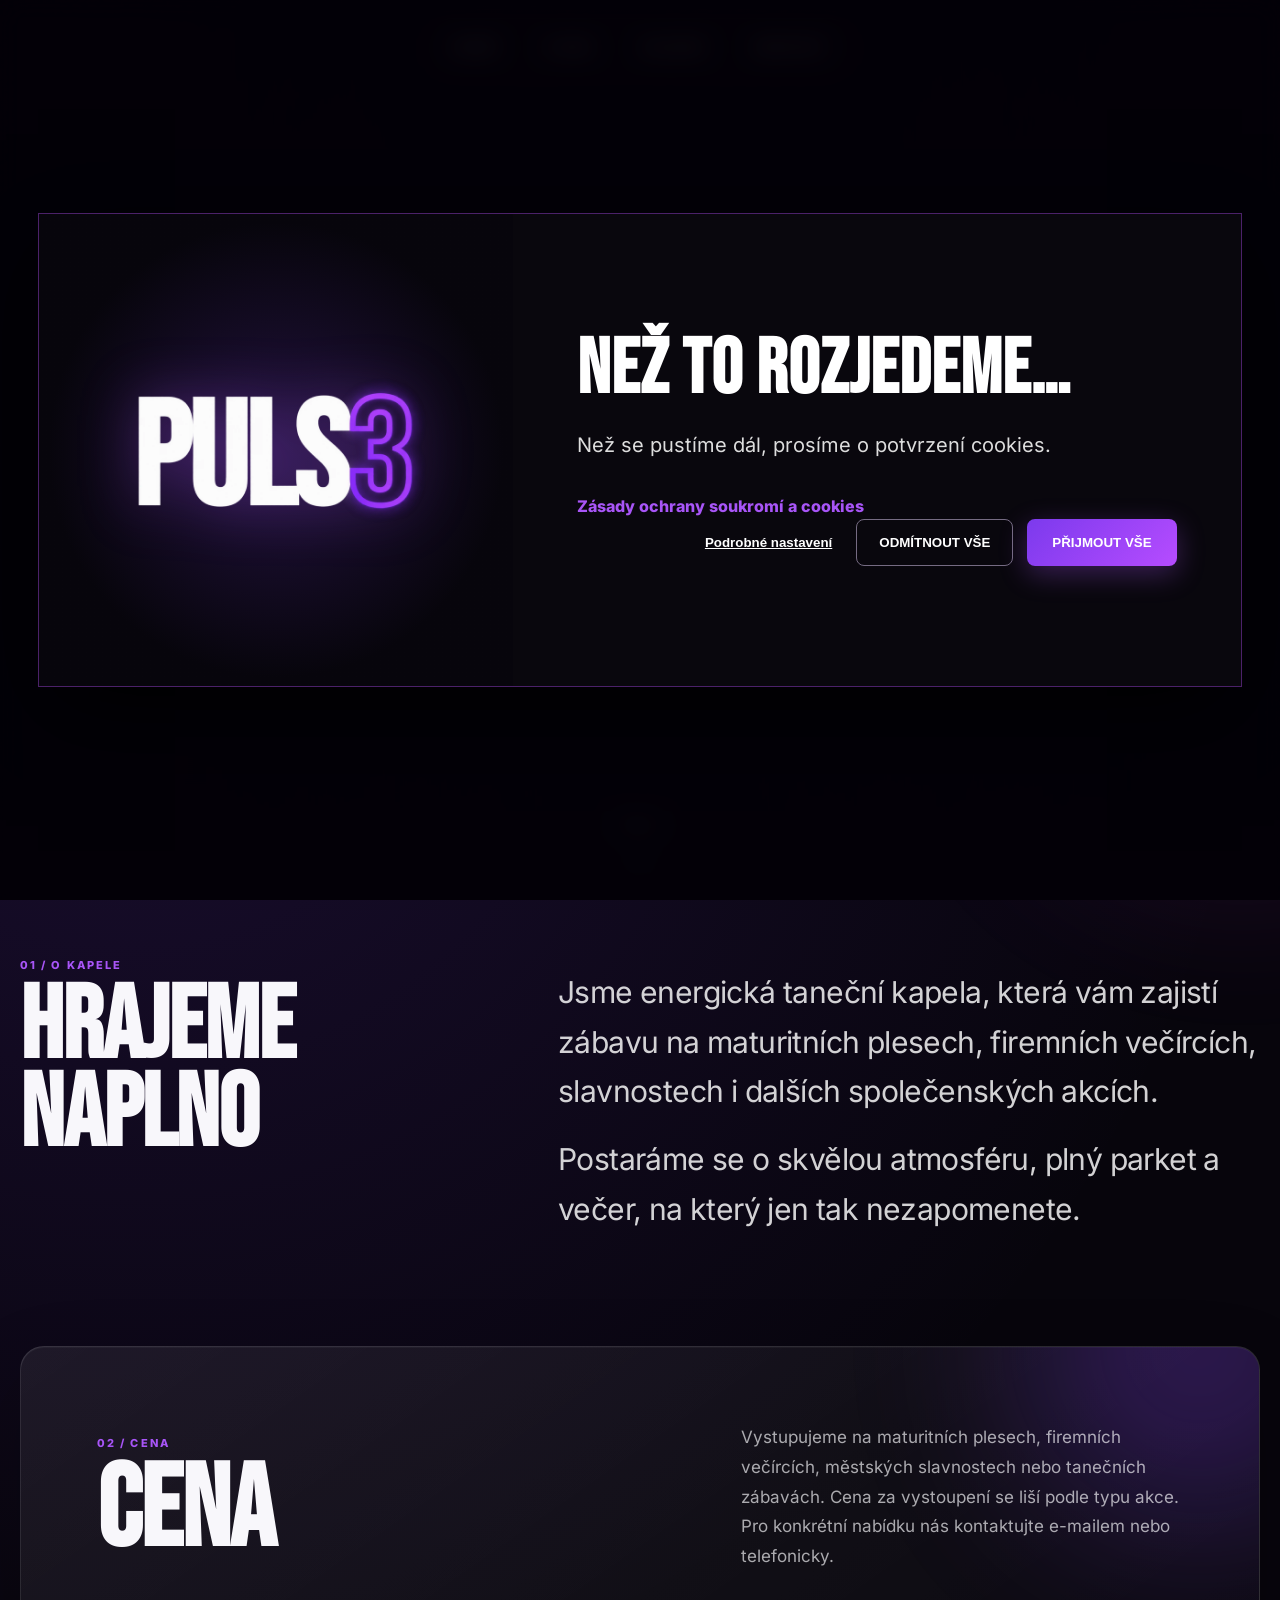
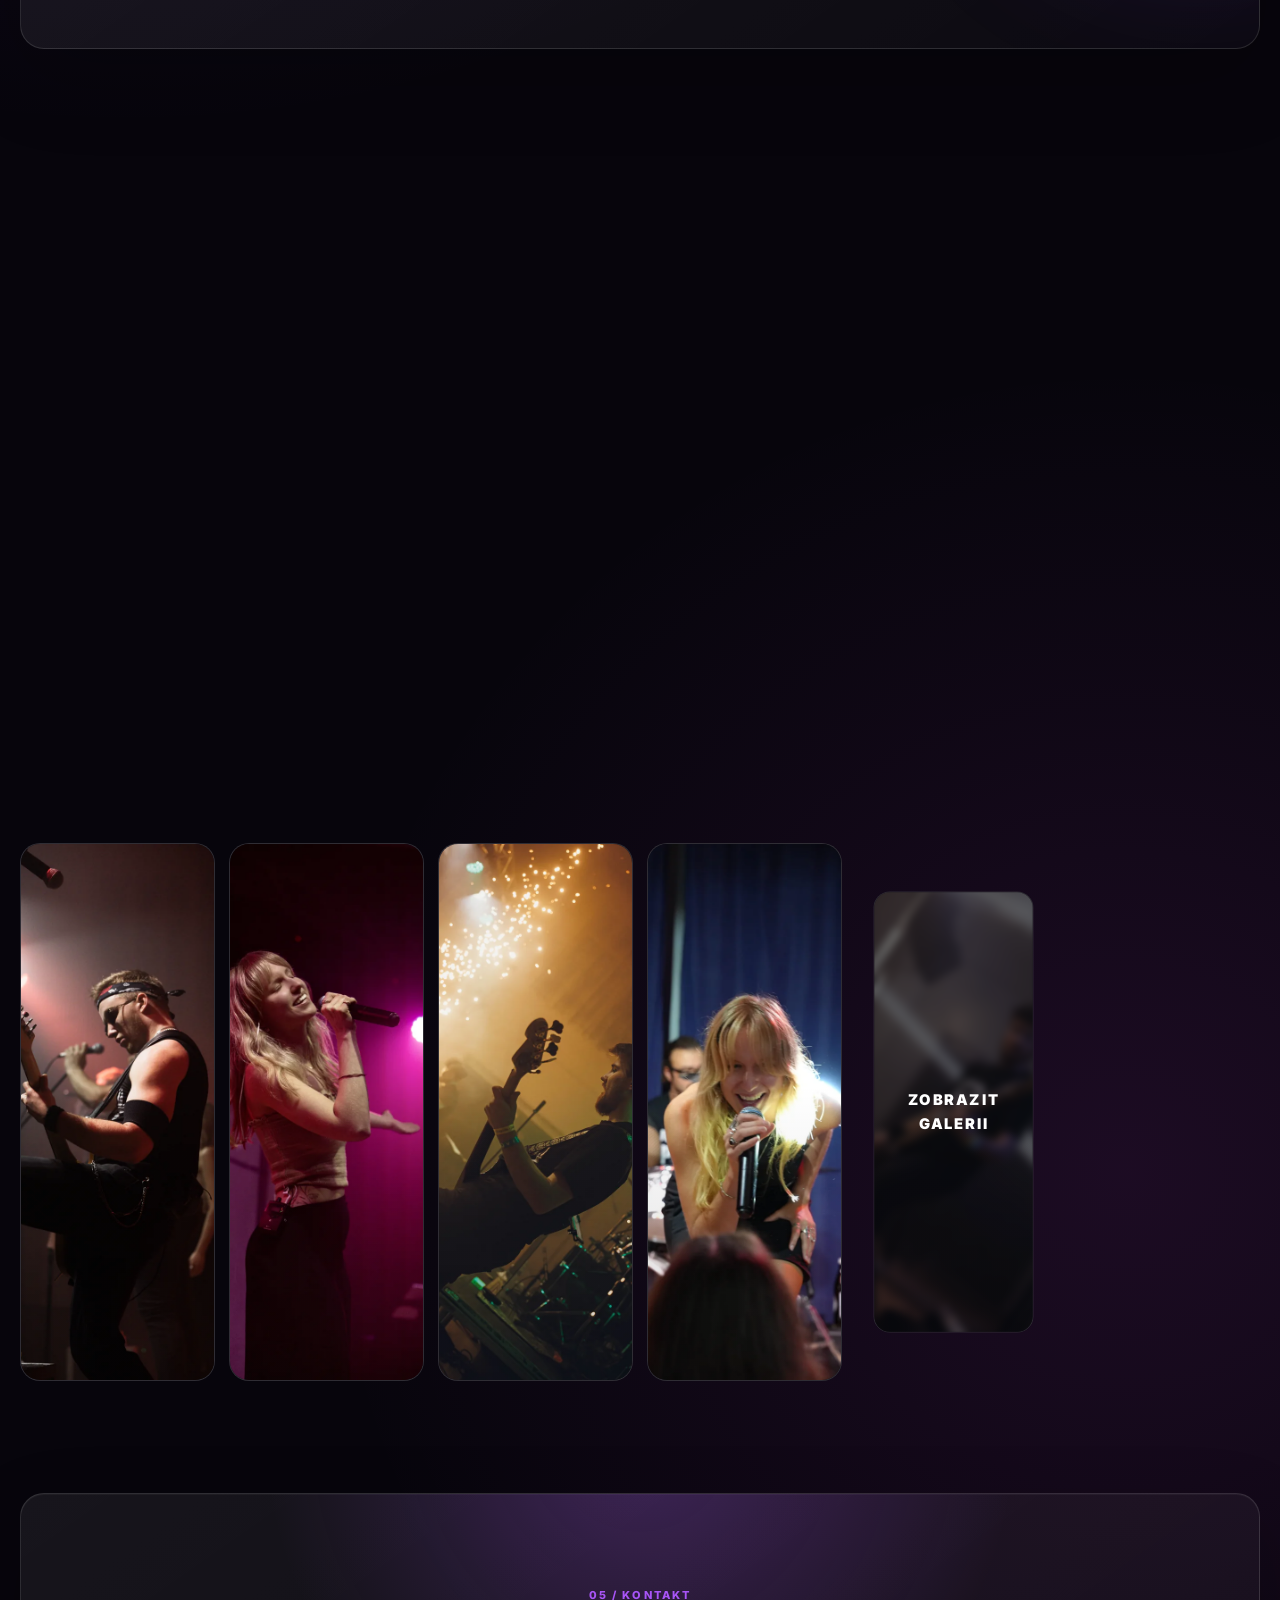
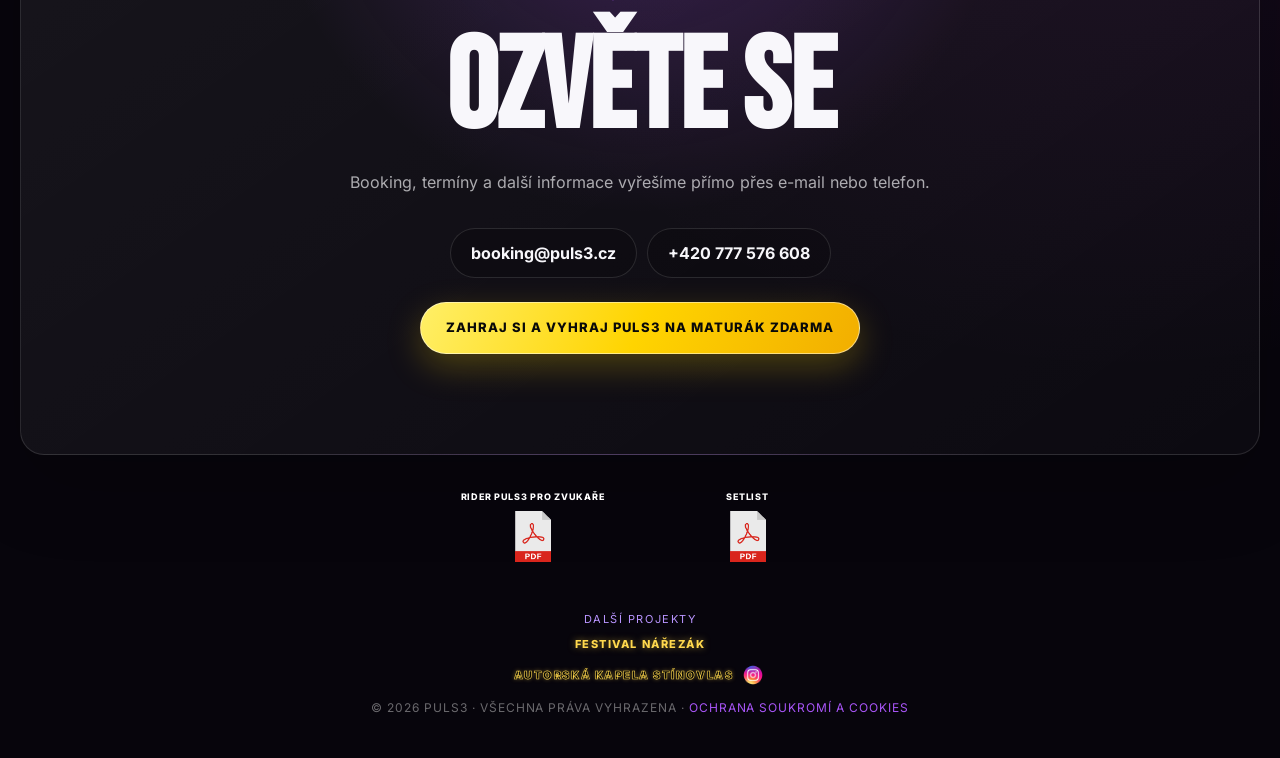
==== commit 3c81cf65: "Add files via upload" ====
--- a/index.html
+++ b/index.html
@@ -41,7 +41,8 @@
 <meta property="og:image" content="https://puls3.cz/images/logo%20pozadi.png" />
 <meta property="og:image:type" content="image/png" />
 <meta property="og:image:alt" content="Logo kapely PULS3" />
- <link rel="stylesheet" href="/fonts-local.css">
+ <link rel="preload" href="/fonts/bebas-neue.woff" as="font" type="font/woff" crossorigin>
+ <link rel="stylesheet" href="/fonts-local.css?v=2">
 
   <style>
     :root {
@@ -1019,13 +1020,13 @@
     <summary class="btn" style="background:linear-gradient(135deg,rgba(124,58,237,.24),rgba(182,76,255,.16));border-color:rgba(182,76,255,.55);box-shadow:0 8px 22px rgba(139,70,255,.22);">Poslechni si nás</summary>
     <div class="listen-grid">
           <a href="https://youtu.be/U2SzLMi6P4E" target="_blank" rel="noopener">
-        <img src="/hqdefault.jpg" alt="PULS3 – videoukázka 1">
+        <img src="/hqdefault.jpg" width="480" height="360" alt="PULS3 – videoukázka 1">
       </a>
       <a href="https://youtu.be/wVdNCWl1rC0" target="_blank" rel="noopener">
-        <img src="/hqdefault%20(1).jpg" alt="PULS3 – videoukázka 2">
+        <img src="/hqdefault%20(1).jpg" width="480" height="360" alt="PULS3 – videoukázka 2">
       </a>
       <a href="https://youtu.be/uyWxNwLnTsE" target="_blank" rel="noopener">
-        <img src="/hqdefault%20(2).jpg" alt="PULS3 – videoukázka 3">
+        <img src="/hqdefault%20(2).jpg" width="480" height="360" alt="PULS3 – videoukázka 3">
       </a>
     </div>
   </details>
@@ -1099,23 +1100,23 @@
      <div class="gallery-grid reveal" style="--delay:100ms">
 
   <div class="gallery-item portrait gallery-open" data-index="0">
-    <img src="images/3.JPG" alt="PULS3 – galerie" loading="lazy">
+    <img data-full="images/3.JPG" src="images/galerie-3.webp" width="800" height="1200" alt="PULS3 – galerie" loading="lazy">
   </div>
 
   <div class="gallery-item portrait gallery-open" data-index="1">
-    <img src="images/4.jpg" alt="PULS3 – galerie" loading="lazy">
+    <img data-full="images/4.jpg" src="images/galerie-4.webp" width="800" height="1200" alt="PULS3 – galerie" loading="lazy">
   </div>
 
   <div class="gallery-item portrait gallery-open" data-index="2">
-    <img src="images/11.JPG" alt="PULS3 – galerie" loading="lazy">
+    <img data-full="images/11.JPG" src="images/galerie-11.webp" width="800" height="1200" alt="PULS3 – galerie" loading="lazy">
   </div>
 
  <div class="gallery-item portrait gallery-open" data-index="3">
-  <img src="images/DSC06239.JPG" alt="PULS3 – galerie" loading="lazy">
+  <img data-full="images/DSC06239.JPG" src="images/galerie-dsc06239.webp" width="800" height="1200" alt="PULS3 – galerie" loading="lazy">
 </div>
 
 <div class="gallery-item portrait gallery-teaser gallery-open" data-index="4">
-  <img src="images/6.JPG" alt="Zobrazit celou galerii" loading="lazy">
+  <img data-full="images/6.JPG" src="images/galerie-6.webp" width="800" height="1200" alt="Zobrazit celou galerii" loading="lazy">
   <span>ZOBRAZIT<br>GALERII</span>
 </div>
 
@@ -1145,12 +1146,12 @@
 
    <a class="download-card" href="images/PULS3%20rider%20a%20outputlist%20final.pdf" target="_blank">
   <span>RIDER PULS3 PRO ZVUKAŘE</span>
-      <img src="images/document_16509258.png" alt="Stage plán">
+      <img src="images/document_16509258.png" width="512" height="731" alt="Stage plán">
     </a>
 
     <a class="download-card" href="images/SETLIST%20samostatn%C3%BD.pdf" target="_blank">
       <span>SETLIST</span>
-      <img src="images/document_16509258.png" alt="Setlist">
+      <img src="images/document_16509258.png" width="512" height="731" alt="Setlist">
     </a>
 
   </div>
@@ -1170,7 +1171,7 @@
     </a>
 
     <a class="instagram-link" href="https://www.instagram.com/kapela_stinovlas/" target="_blank">
-      <img src="images/ig.png" alt="Instagram Stínovlas">
+      <img src="images/instagram.webp" width="128" height="128" alt="Instagram Stínovlas">
     </a>
   </div>
 </div>
@@ -1188,7 +1189,7 @@
   <button class="lightbox-close" type="button">×</button>
   <button class="lightbox-prev" type="button">‹</button>
 
-  <img class="lightbox-image" id="lightboxImage" src="" alt="PULS3 galerie">
+  <img class="lightbox-image" id="lightboxImage" alt="PULS3 galerie">
 
   <button class="lightbox-next" type="button">›</button>
   <div class="lightbox-counter" id="lightboxCounter"></div>
@@ -1271,7 +1272,8 @@
 
 document.querySelectorAll(".gallery-open").forEach((item) => {
   item.addEventListener("click", () => {
-    const src = item.querySelector("img").getAttribute("src");
+    const image = item.querySelector("img");
+    const src = image.dataset.full || image.getAttribute("src");
     const index = galleryImages.indexOf(src);
     openGallery(index >= 0 ? index : 0);
   });
@@ -1324,7 +1326,7 @@
            align-items:center;justify-content:center;padding:40px;
            background:radial-gradient(circle at center,
            rgba(124,58,237,.22),rgba(7,5,12,.98) 68%);">
-        <img src="images/LOGO%20transparentni.png"
+        <img fetchpriority="high" src="images/puls3-logo.webp" width="860" height="430"
              alt="PULS3"
              style="display:block;width:min(100%,430px);height:auto;
              filter:drop-shadow(0 0 28px rgba(168,85,247,.32));">
--- a/fonts-local.css
+++ b/fonts-local.css
@@ -1,7 +1,4 @@
-/* PULS3 local fonts. Embedded fonts: no external requests. */
-
-/* Bebas Neue license:
-Copyright © 2010 by Dharma Type.
+/* Copyright © 2010 by Dharma Type.
 
 This Font Software is licensed under the SIL Open Font License, Version 1.1.
 This license is copied below, and is also available with a FAQ at:
@@ -94,19 +91,10 @@
 DAMAGES, WHETHER IN AN ACTION OF CONTRACT, TORT OR OTHERWISE, ARISING
 FROM, OUT OF THE USE OR INABILITY TO USE THE FONT SOFTWARE OR FROM
 OTHER DEALINGS IN THE FONT SOFTWARE.
+ */
+@font-face {font-family:'Bebas Neue';font-style:normal;font-weight:400;font-display:swap;src:url('/fonts/bebas-neue.woff') format('woff');}
 
-*/
-
-@font-face {
-  font-family: 'Bebas Neue';
-  font-style: normal;
-  font-weight: 400;
-  font-display: swap;
-  src: url([data-uri]) format('woff');
-}
-
-/* Inter license:
-Copyright 2020 The Inter Project Authors (https://github.com/rsms/inter)
+/* Copyright 2020 The Inter Project Authors (https://github.com/rsms/inter)
 
 This Font Software is licensed under the SIL Open Font License, Version 1.1.
 This license is copied below, and is also available with a FAQ at:
@@ -199,13 +187,5 @@
 DAMAGES, WHETHER IN AN ACTION OF CONTRACT, TORT OR OTHERWISE, ARISING
 FROM, OUT OF THE USE OR INABILITY TO USE THE FONT SOFTWARE OR FROM
 OTHER DEALINGS IN THE FONT SOFTWARE.
-
-*/
-
-@font-face {
-  font-family: 'Inter';
-  font-style: normal;
-  font-weight: 100 900;
-  font-display: swap;
-  src: url([data-uri]